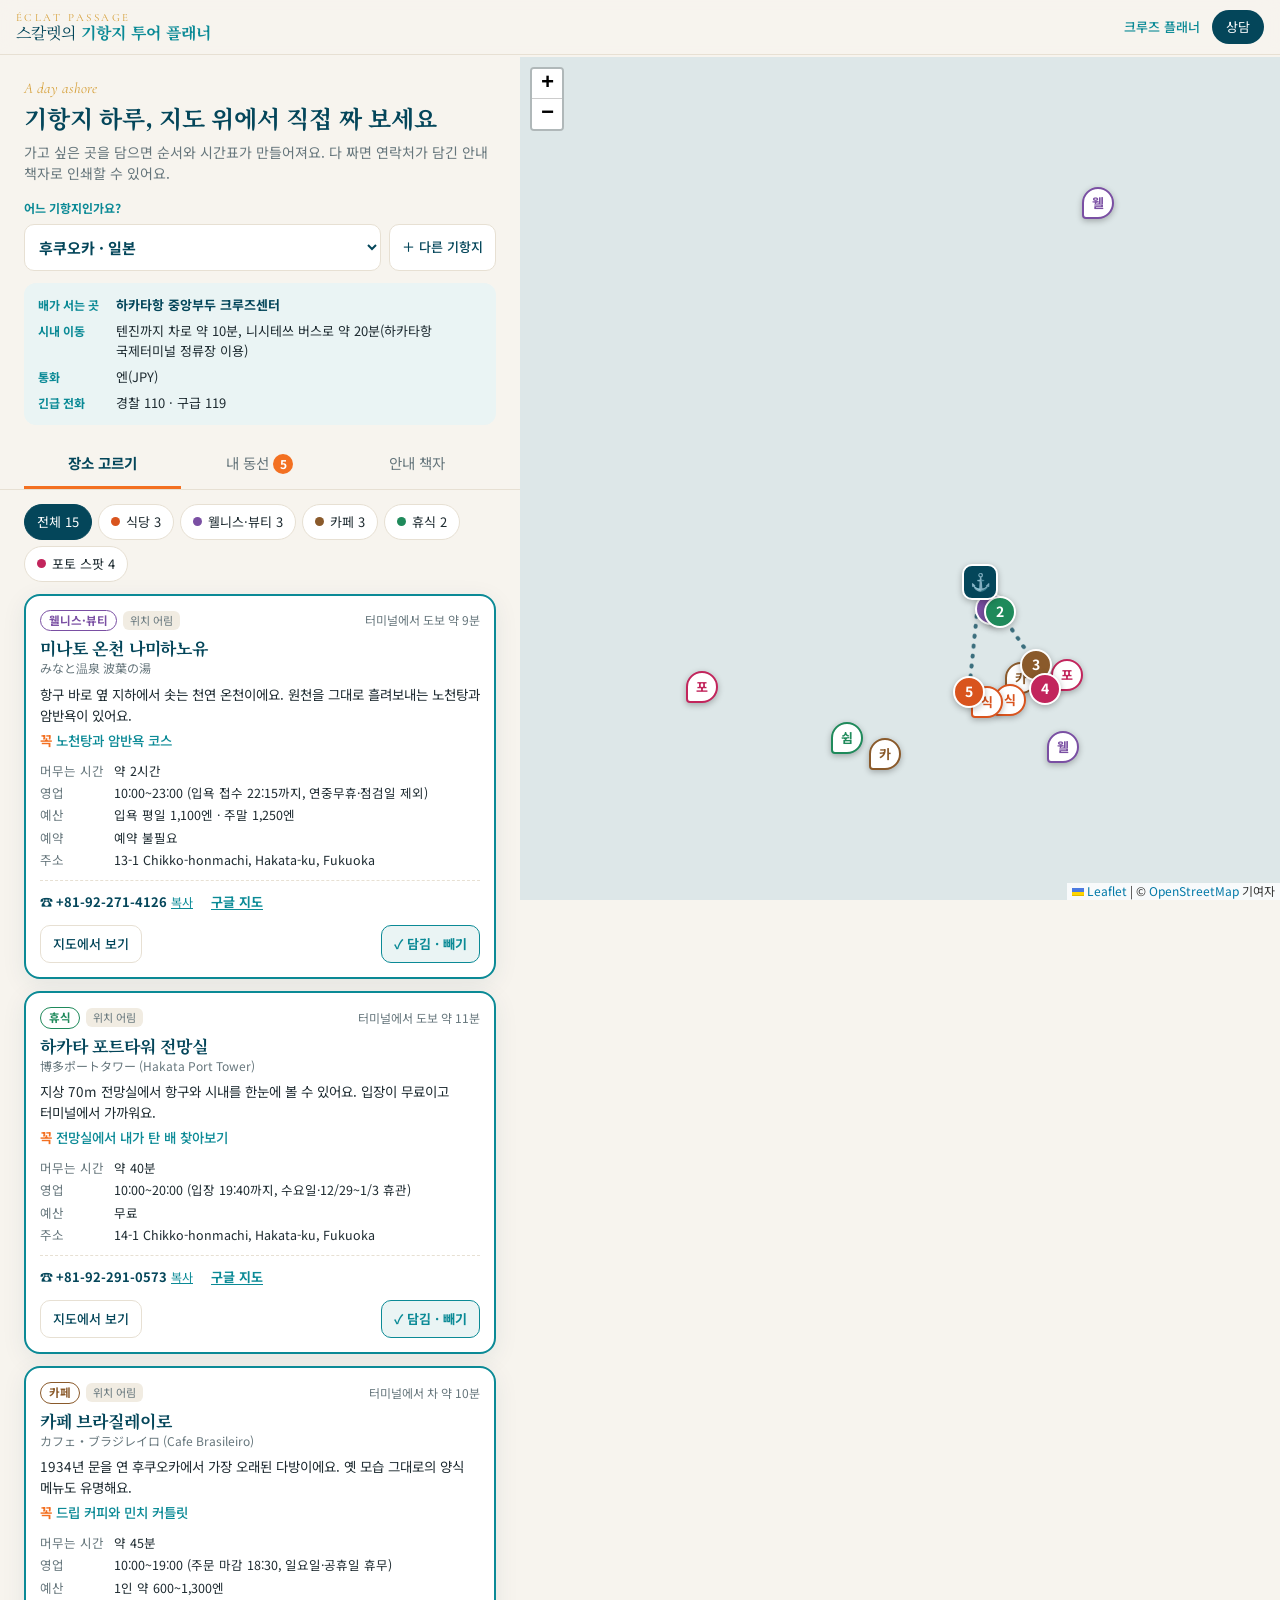
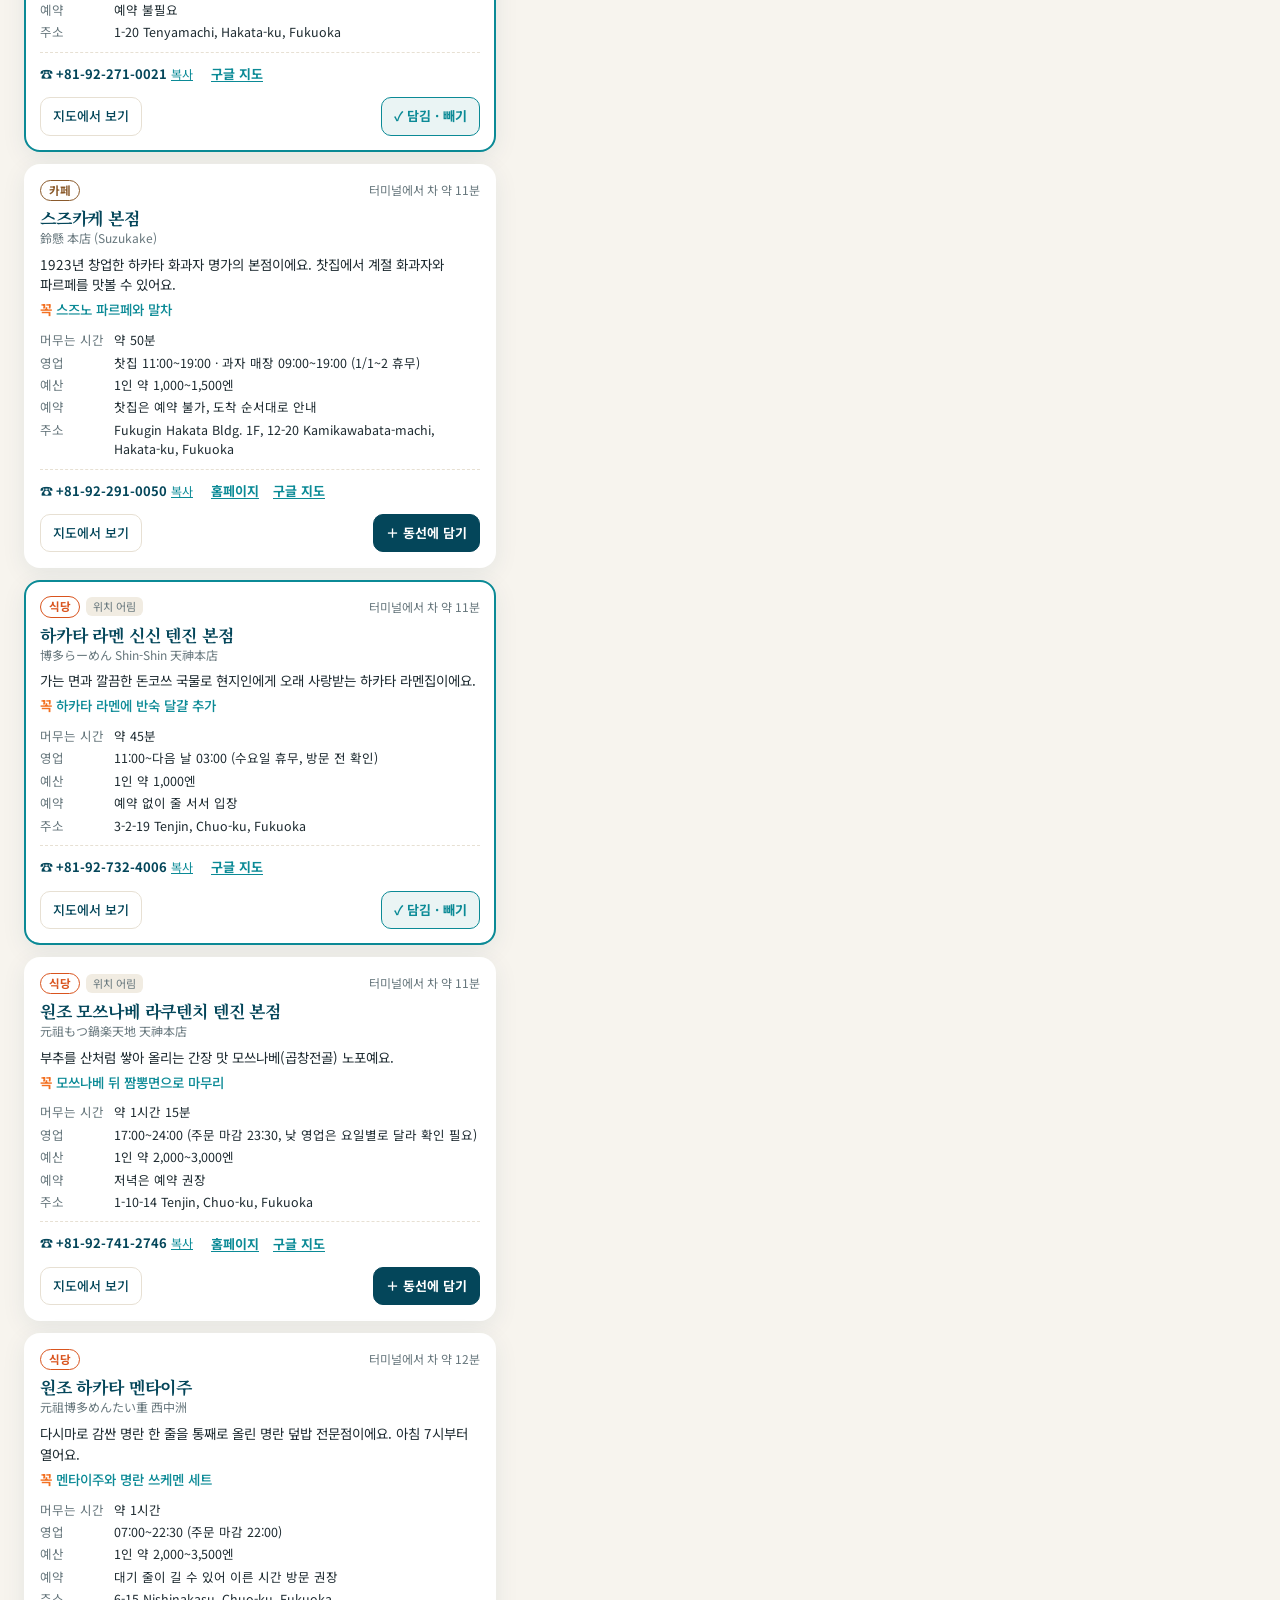
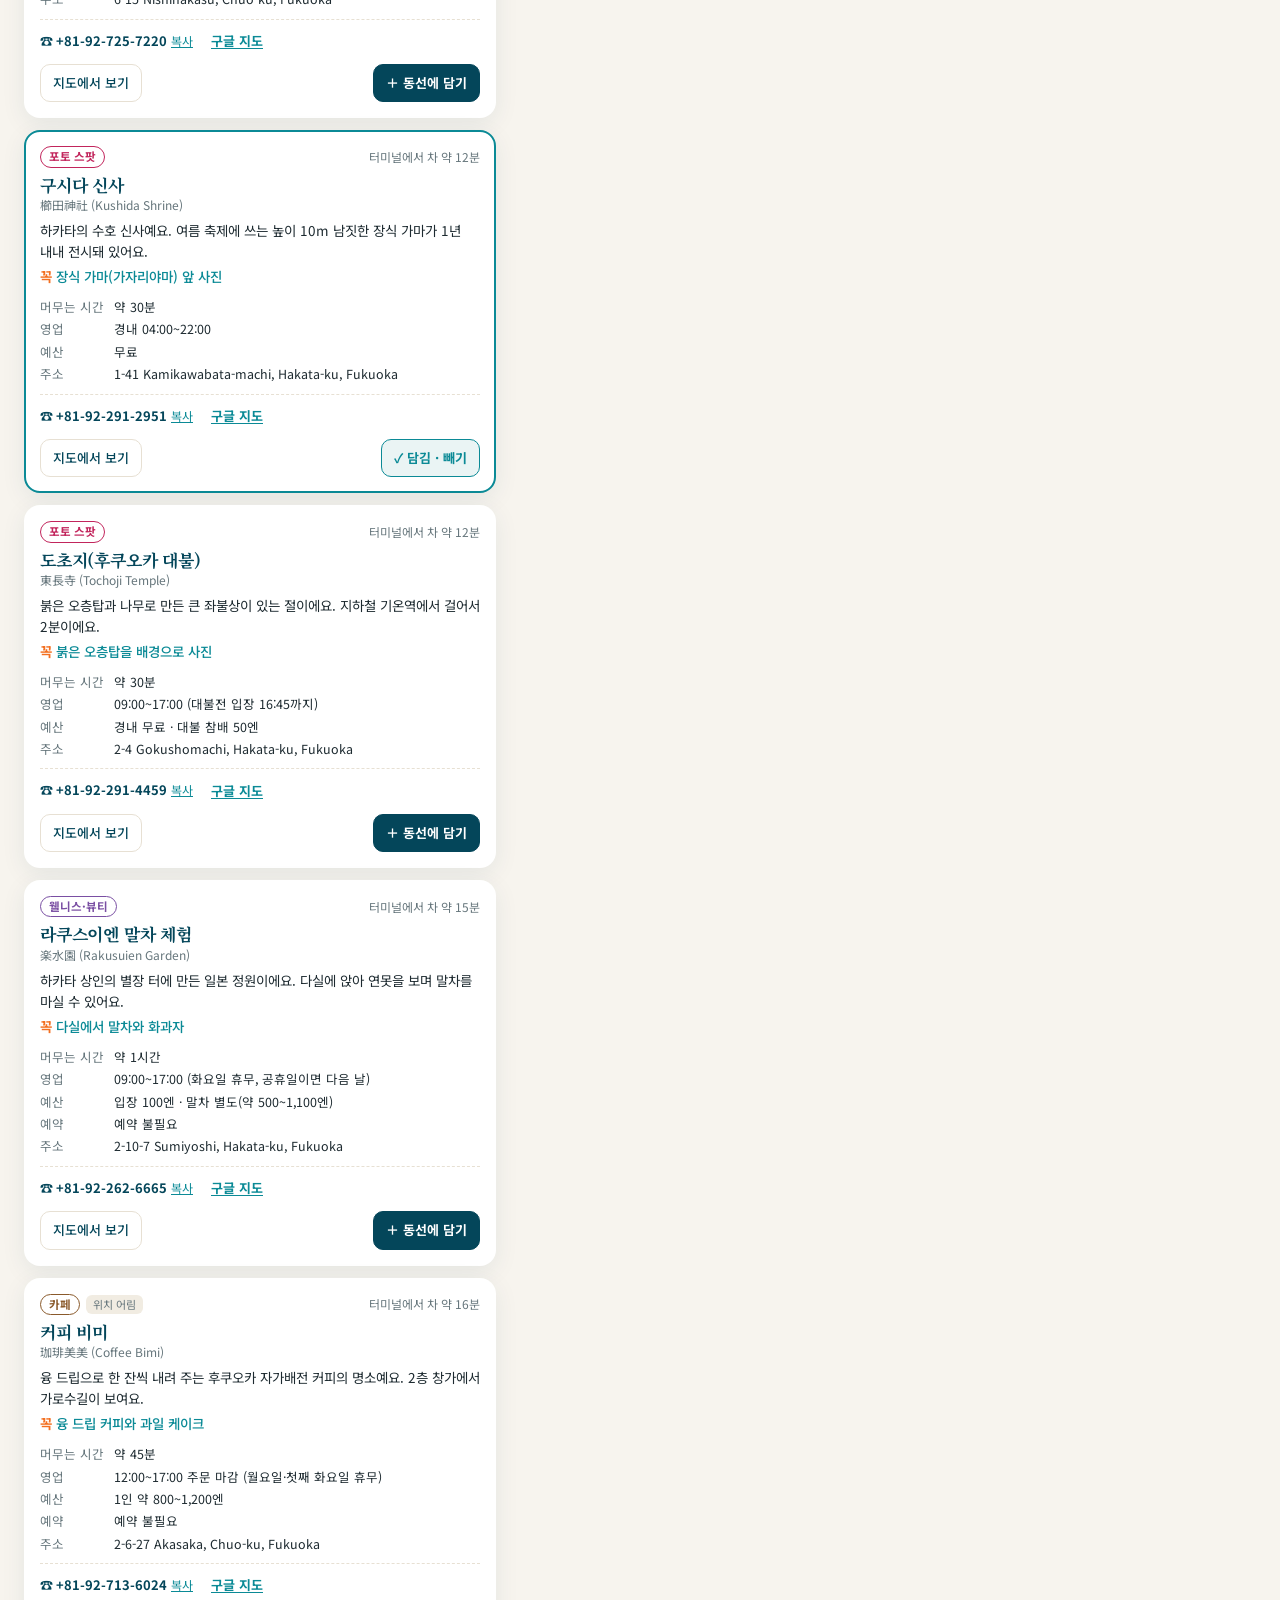
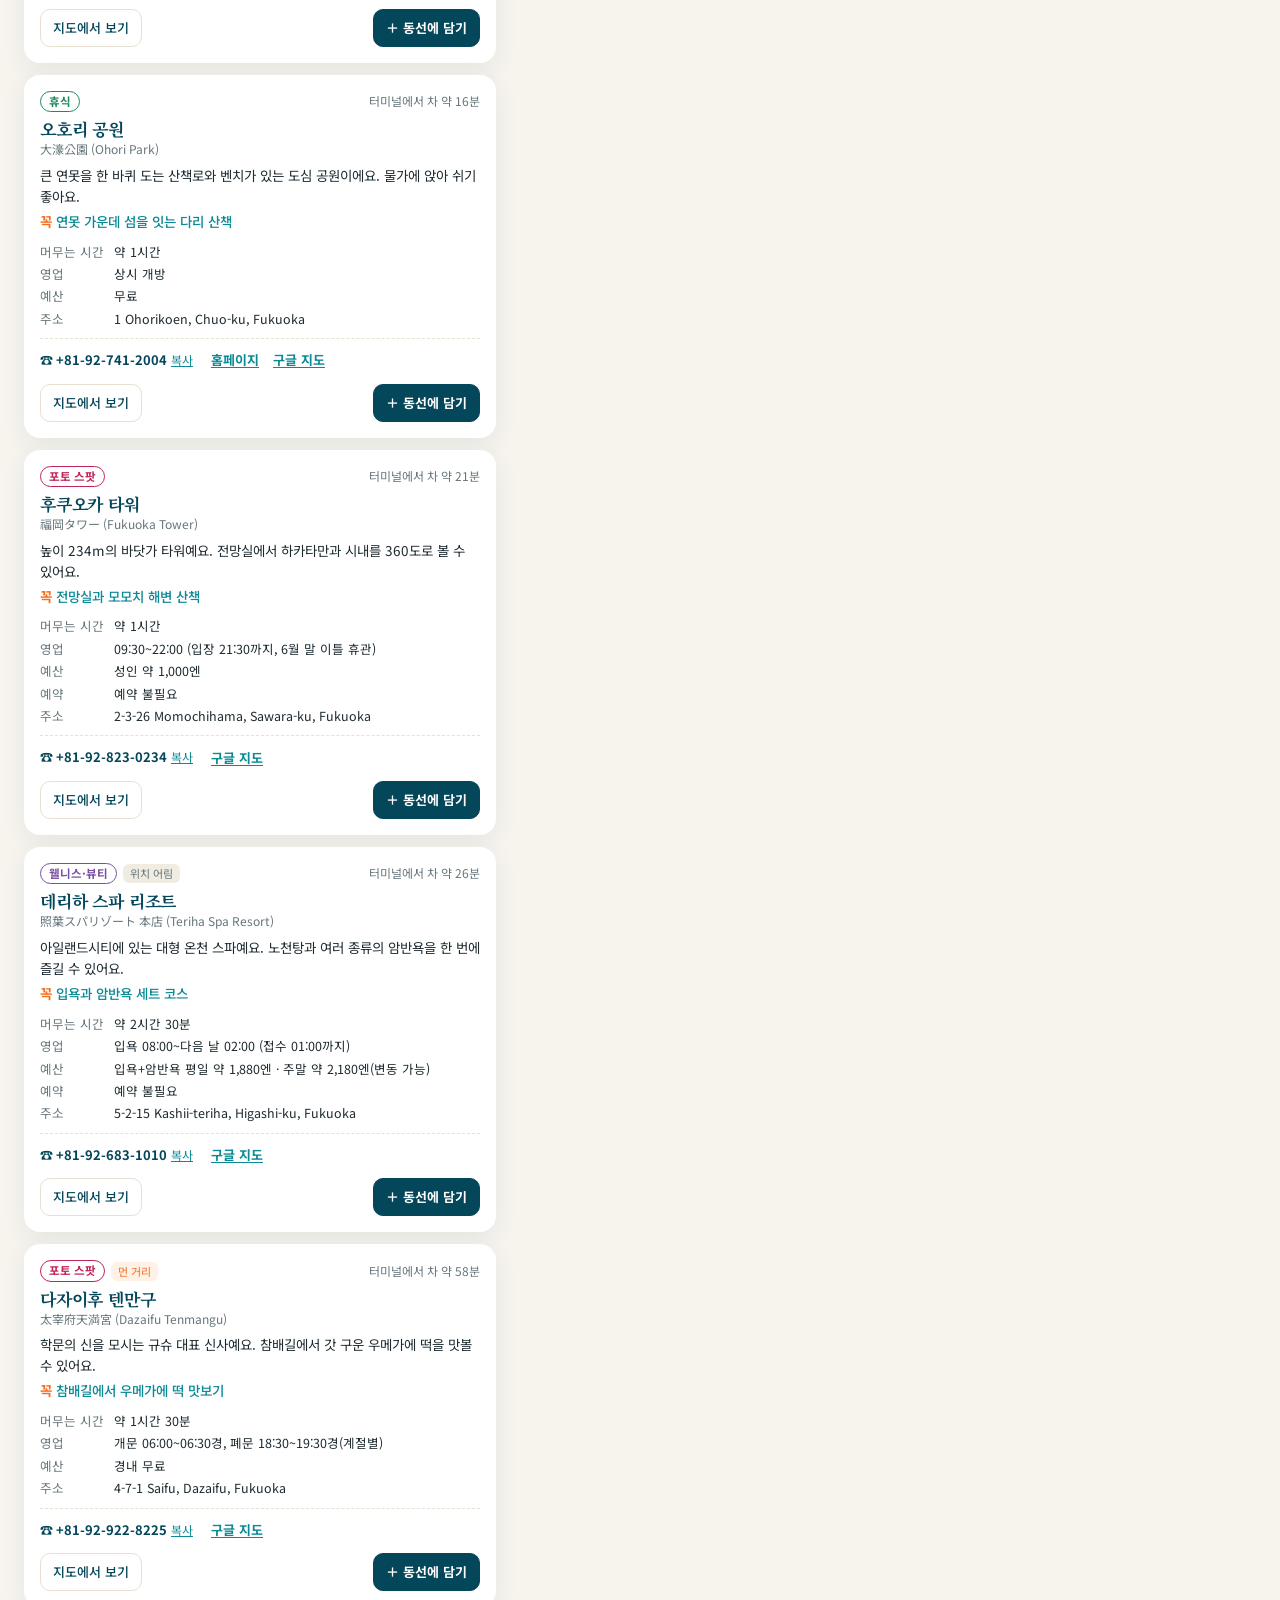
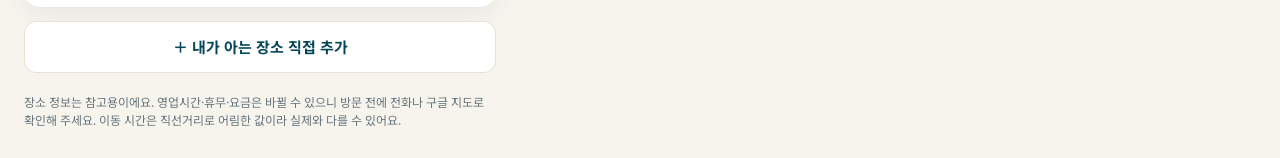
==== shore/index.html @ 6bdf6b54 "기항지 투어 플래너 추가 (장소 고르기 · 지도 동선 · 안내 책자) 식당·웰니스·카페·휴식·포토 스팟을 골라 지도 위에서 동선과 시간표를 짜고, 연락처와 QR이 담긴 A4 안내 " ====
<!doctype html>
<html lang="ko">
<head>
<meta charset="utf-8">
<meta name="viewport" content="width=device-width,initial-scale=1,viewport-fit=cover">
<title>기항지 투어 플래너 · 크루즈마스터 스칼렛</title>
<meta name="description" content="짧은 기항 시간을 알차게. 식당·웰니스·카페·휴식·포토 스팟을 골라 지도 위에서 동선을 짜고, 연락처가 담긴 안내 책자까지 만드는 무료 기항지 투어 플래너.">
<meta property="og:title" content="기항지 하루, 지도 위에서 직접 짜 보세요 · 스칼렛의 기항지 투어 플래너">
<meta property="og:description" content="식당·웰니스·카페·휴식·포토 스팟을 골라 동선과 시간표를 만들고 안내 책자로 인쇄하세요.">
<meta property="og:image" content="https://thevipcruise.github.io/cruise-planner/img/og.jpg">
<meta property="og:type" content="website">
<meta name="theme-color" content="#04465A">
<link rel="preconnect" href="https://fonts.googleapis.com">
<link rel="preconnect" href="https://fonts.gstatic.com" crossorigin>
<link rel="stylesheet" href="https://fonts.googleapis.com/css2?family=Cormorant+Garamond:ital,wght@0,600;1,500&family=Noto+Sans+KR:wght@400;500;700&family=Noto+Serif+KR:wght@600;700&display=swap">
<link rel="stylesheet" href="vendor/leaflet.css">
<link rel="stylesheet" href="../style.css">
<link rel="stylesheet" href="shore.css">
</head>
<body class="shore">
<header class="top">
  <a href="../" class="brand" aria-label="크루즈 플래너 홈으로">
    <span class="mark">ÉCLAT PASSAGE</span>
    <span class="bname">스칼렛의 <b>기항지 투어 플래너</b></span>
  </a>
  <span class="top-links">
    <a class="top-back" href="../">크루즈 플래너</a>
    <a class="top-cta" href="https://pf.kakao.com/_yrixbX/chat" target="_blank" rel="noopener">상담</a>
  </span>
</header>

<div class="shell">
  <section class="s-head">
    <div class="intro">
      <div class="eyebrow">A day ashore</div>
      <h1>기항지 하루, 지도 위에서 직접 짜 보세요</h1>
      <p>가고 싶은 곳을 담으면 순서와 시간표가 만들어져요. 다 짜면 연락처가 담긴 안내 책자로 인쇄할 수 있어요.</p>
    </div>
    <div id="ports"></div>
    <div id="portinfo"></div>
  </section>

  <section class="s-map" aria-label="지도">
    <div id="map"></div>
    <div id="pickbar" hidden><span>지도에서 위치를 눌러 주세요</span><button type="button" data-act="pick-cancel">취소</button></div>
  </section>

  <section class="s-body">
    <nav class="tabs" role="tablist">
      <button type="button" role="tab" data-tab="places">장소 고르기</button>
      <button type="button" role="tab" data-tab="route">내 동선 <b id="cnt">0</b></button>
      <button type="button" role="tab" data-tab="book">안내 책자</button>
    </nav>
    <div id="pane"></div>
    <p class="fine">장소 정보는 참고용이에요. 영업시간·휴무·요금은 바뀔 수 있으니 방문 전에 전화나 구글 지도로 확인해 주세요. 이동 시간은 직선거리로 어림한 값이라 실제와 다를 수 있어요.</p>
  </section>
</div>

<div id="sheet" hidden></div>
<div id="book" hidden></div>
<div id="toast" role="status"></div>

<script src="vendor/leaflet.js"></script>
<script src="vendor/qrcode.js"></script>
<script src="places.js"></script>
<script src="shore.js"></script>
</body>
</html>
---- shore/vendor/leaflet.css ----
/* required styles */

.leaflet-pane,
.leaflet-tile,
.leaflet-marker-icon,
.leaflet-marker-shadow,
.leaflet-tile-container,
.leaflet-pane > svg,
.leaflet-pane > canvas,
.leaflet-zoom-box,
.leaflet-image-layer,
.leaflet-layer {
	position: absolute;
	left: 0;
	top: 0;
	}
.leaflet-container {
	overflow: hidden;
	}
.leaflet-tile,
.leaflet-marker-icon,
.leaflet-marker-shadow {
	-webkit-user-select: none;
	   -moz-user-select: none;
	        user-select: none;
	  -webkit-user-drag: none;
	}
/* Prevents IE11 from highlighting tiles in blue */
.leaflet-tile::selection {
	background: transparent;
}
/* Safari renders non-retina tile on retina better with this, but Chrome is worse */
.leaflet-safari .leaflet-tile {
	image-rendering: -webkit-optimize-contrast;
	}
/* hack that prevents hw layers "stretching" when loading new tiles */
.leaflet-safari .leaflet-tile-container {
	width: 1600px;
	height: 1600px;
	-webkit-transform-origin: 0 0;
	}
.leaflet-marker-icon,
.leaflet-marker-shadow {
	display: block;
	}
/* .leaflet-container svg: reset svg max-width decleration shipped in Joomla! (joomla.org) 3.x */
/* .leaflet-container img: map is broken in FF if you have max-width: 100% on tiles */
.leaflet-container .leaflet-overlay-pane svg {
	max-width: none !important;
	max-height: none !important;
	}
.leaflet-container .leaflet-marker-pane img,
.leaflet-container .leaflet-shadow-pane img,
.leaflet-container .leaflet-tile-pane img,
.leaflet-container img.leaflet-image-layer,
.leaflet-container .leaflet-tile {
	max-width: none !important;
	max-height: none !important;
	width: auto;
	padding: 0;
	}

.leaflet-container img.leaflet-tile {
	/* See: https://bugs.chromium.org/p/chromium/issues/detail?id=600120 */
	mix-blend-mode: plus-lighter;
}

.leaflet-container.leaflet-touch-zoom {
	-ms-touch-action: pan-x pan-y;
	touch-action: pan-x pan-y;
	}
.leaflet-container.leaflet-touch-drag {
	-ms-touch-action: pinch-zoom;
	/* Fallback for FF which doesn't support pinch-zoom */
	touch-action: none;
	touch-action: pinch-zoom;
}
.leaflet-container.leaflet-touch-drag.leaflet-touch-zoom {
	-ms-touch-action: none;
	touch-action: none;
}
.leaflet-container {
	-webkit-tap-highlight-color: transparent;
}
.leaflet-container a {
	-webkit-tap-highlight-color: rgba(51, 181, 229, 0.4);
}
.leaflet-tile {
	filter: inherit;
	visibility: hidden;
	}
.leaflet-tile-loaded {
	visibility: inherit;
	}
.leaflet-zoom-box {
	width: 0;
	height: 0;
	-moz-box-sizing: border-box;
	     box-sizing: border-box;
	z-index: 800;
	}
/* workaround for https://bugzilla.mozilla.org/show_bug.cgi?id=888319 */
.leaflet-overlay-pane svg {
	-moz-user-select: none;
	}

.leaflet-pane         { z-index: 400; }

.leaflet-tile-pane    { z-index: 200; }
.leaflet-overlay-pane { z-index: 400; }
.leaflet-shadow-pane  { z-index: 500; }
.leaflet-marker-pane  { z-index: 600; }
.leaflet-tooltip-pane   { z-index: 650; }
.leaflet-popup-pane   { z-index: 700; }

.leaflet-map-pane canvas { z-index: 100; }
.leaflet-map-pane svg    { z-index: 200; }

.leaflet-vml-shape {
	width: 1px;
	height: 1px;
	}
.lvml {
	behavior: url(#default#VML);
	display: inline-block;
	position: absolute;
	}


/* control positioning */

.leaflet-control {
	position: relative;
	z-index: 800;
	pointer-events: visiblePainted; /* IE 9-10 doesn't have auto */
	pointer-events: auto;
	}
.leaflet-top,
.leaflet-bottom {
	position: absolute;
	z-index: 1000;
	pointer-events: none;
	}
.leaflet-top {
	top: 0;
	}
.leaflet-right {
	right: 0;
	}
.leaflet-bottom {
	bottom: 0;
	}
.leaflet-left {
	left: 0;
	}
.leaflet-control {
	float: left;
	clear: both;
	}
.leaflet-right .leaflet-control {
	float: right;
	}
.leaflet-top .leaflet-control {
	margin-top: 10px;
	}
.leaflet-bottom .leaflet-control {
	margin-bottom: 10px;
	}
.leaflet-left .leaflet-control {
	margin-left: 10px;
	}
.leaflet-right .leaflet-control {
	margin-right: 10px;
	}


/* zoom and fade animations */

.leaflet-fade-anim .leaflet-popup {
	opacity: 0;
	-webkit-transition: opacity 0.2s linear;
	   -moz-transition: opacity 0.2s linear;
	        transition: opacity 0.2s linear;
	}
.leaflet-fade-anim .leaflet-map-pane .leaflet-popup {
	opacity: 1;
	}
.leaflet-zoom-animated {
	-webkit-transform-origin: 0 0;
	    -ms-transform-origin: 0 0;
	        transform-origin: 0 0;
	}
svg.leaflet-zoom-animated {
	will-change: transform;
}

.leaflet-zoom-anim .leaflet-zoom-animated {
	-webkit-transition: -webkit-transform 0.25s cubic-bezier(0,0,0.25,1);
	   -moz-transition:    -moz-transform 0.25s cubic-bezier(0,0,0.25,1);
	        transition:         transform 0.25s cubic-bezier(0,0,0.25,1);
	}
.leaflet-zoom-anim .leaflet-tile,
.leaflet-pan-anim .leaflet-tile {
	-webkit-transition: none;
	   -moz-transition: none;
	        transition: none;
	}

.leaflet-zoom-anim .leaflet-zoom-hide {
	visibility: hidden;
	}


/* cursors */

.leaflet-interactive {
	cursor: pointer;
	}
.leaflet-grab {
	cursor: -webkit-grab;
	cursor:    -moz-grab;
	cursor:         grab;
	}
.leaflet-crosshair,
.leaflet-crosshair .leaflet-interactive {
	cursor: crosshair;
	}
.leaflet-popup-pane,
.leaflet-control {
	cursor: auto;
	}
.leaflet-dragging .leaflet-grab,
.leaflet-dragging .leaflet-grab .leaflet-interactive,
.leaflet-dragging .leaflet-marker-draggable {
	cursor: move;
	cursor: -webkit-grabbing;
	cursor:    -moz-grabbing;
	cursor:         grabbing;
	}

/* marker & overlays interactivity */
.leaflet-marker-icon,
.leaflet-marker-shadow,
.leaflet-image-layer,
.leaflet-pane > svg path,
.leaflet-tile-container {
	pointer-events: none;
	}

.leaflet-marker-icon.leaflet-interactive,
.leaflet-image-layer.leaflet-interactive,
.leaflet-pane > svg path.leaflet-interactive,
svg.leaflet-image-layer.leaflet-interactive path {
	pointer-events: visiblePainted; /* IE 9-10 doesn't have auto */
	pointer-events: auto;
	}

/* visual tweaks */

.leaflet-container {
	background: #ddd;
	outline-offset: 1px;
	}
.leaflet-container a {
	color: #0078A8;
	}
.leaflet-zoom-box {
	border: 2px dotted #38f;
	background: rgba(255,255,255,0.5);
	}


/* general typography */
.leaflet-container {
	font-family: "Helvetica Neue", Arial, Helvetica, sans-serif;
	font-size: 12px;
	font-size: 0.75rem;
	line-height: 1.5;
	}


/* general toolbar styles */

.leaflet-bar {
	box-shadow: 0 1px 5px rgba(0,0,0,0.65);
	border-radius: 4px;
	}
.leaflet-bar a {
	background-color: #fff;
	border-bottom: 1px solid #ccc;
	width: 26px;
	height: 26px;
	line-height: 26px;
	display: block;
	text-align: center;
	text-decoration: none;
	color: black;
	}
.leaflet-bar a,
.leaflet-control-layers-toggle {
	background-position: 50% 50%;
	background-repeat: no-repeat;
	display: block;
	}
.leaflet-bar a:hover,
.leaflet-bar a:focus {
	background-color: #f4f4f4;
	}
.leaflet-bar a:first-child {
	border-top-left-radius: 4px;
	border-top-right-radius: 4px;
	}
.leaflet-bar a:last-child {
	border-bottom-left-radius: 4px;
	border-bottom-right-radius: 4px;
	border-bottom: none;
	}
.leaflet-bar a.leaflet-disabled {
	cursor: default;
	background-color: #f4f4f4;
	color: #bbb;
	}

.leaflet-touch .leaflet-bar a {
	width: 30px;
	height: 30px;
	line-height: 30px;
	}
.leaflet-touch .leaflet-bar a:first-child {
	border-top-left-radius: 2px;
	border-top-right-radius: 2px;
	}
.leaflet-touch .leaflet-bar a:last-child {
	border-bottom-left-radius: 2px;
	border-bottom-right-radius: 2px;
	}

/* zoom control */

.leaflet-control-zoom-in,
.leaflet-control-zoom-out {
	font: bold 18px 'Lucida Console', Monaco, monospace;
	text-indent: 1px;
	}

.leaflet-touch .leaflet-control-zoom-in, .leaflet-touch .leaflet-control-zoom-out  {
	font-size: 22px;
	}


/* layers control */

.leaflet-control-layers {
	box-shadow: 0 1px 5px rgba(0,0,0,0.4);
	background: #fff;
	border-radius: 5px;
	}
.leaflet-control-layers-toggle {
	background-image: url(images/layers.png);
	width: 36px;
	height: 36px;
	}
.leaflet-retina .leaflet-control-layers-toggle {
	background-image: url(images/layers-2x.png);
	background-size: 26px 26px;
	}
.leaflet-touch .leaflet-control-layers-toggle {
	width: 44px;
	height: 44px;
	}
.leaflet-control-layers .leaflet-control-layers-list,
.leaflet-control-layers-expanded .leaflet-control-layers-toggle {
	display: none;
	}
.leaflet-control-layers-expanded .leaflet-control-layers-list {
	display: block;
	position: relative;
	}
.leaflet-control-layers-expanded {
	padding: 6px 10px 6px 6px;
	color: #333;
	background: #fff;
	}
.leaflet-control-layers-scrollbar {
	overflow-y: scroll;
	overflow-x: hidden;
	padding-right: 5px;
	}
.leaflet-control-layers-selector {
	margin-top: 2px;
	position: relative;
	top: 1px;
	}
.leaflet-control-layers label {
	display: block;
	font-size: 13px;
	font-size: 1.08333em;
	}
.leaflet-control-layers-separator {
	height: 0;
	border-top: 1px solid #ddd;
	margin: 5px -10px 5px -6px;
	}

/* Default icon URLs */
.leaflet-default-icon-path { /* used only in path-guessing heuristic, see L.Icon.Default */
	background-image: url(images/marker-icon.png);
	}


/* attribution and scale controls */

.leaflet-container .leaflet-control-attribution {
	background: #fff;
	background: rgba(255, 255, 255, 0.8);
	margin: 0;
	}
.leaflet-control-attribution,
.leaflet-control-scale-line {
	padding: 0 5px;
	color: #333;
	line-height: 1.4;
	}
.leaflet-control-attribution a {
	text-decoration: none;
	}
.leaflet-control-attribution a:hover,
.leaflet-control-attribution a:focus {
	text-decoration: underline;
	}
.leaflet-attribution-flag {
	display: inline !important;
	vertical-align: baseline !important;
	width: 1em;
	height: 0.6669em;
	}
.leaflet-left .leaflet-control-scale {
	margin-left: 5px;
	}
.leaflet-bottom .leaflet-control-scale {
	margin-bottom: 5px;
	}
.leaflet-control-scale-line {
	border: 2px solid #777;
	border-top: none;
	line-height: 1.1;
	padding: 2px 5px 1px;
	white-space: nowrap;
	-moz-box-sizing: border-box;
	     box-sizing: border-box;
	background: rgba(255, 255, 255, 0.8);
	text-shadow: 1px 1px #fff;
	}
.leaflet-control-scale-line:not(:first-child) {
	border-top: 2px solid #777;
	border-bottom: none;
	margin-top: -2px;
	}
.leaflet-control-scale-line:not(:first-child):not(:last-child) {
	border-bottom: 2px solid #777;
	}

.leaflet-touch .leaflet-control-attribution,
.leaflet-touch .leaflet-control-layers,
.leaflet-touch .leaflet-bar {
	box-shadow: none;
	}
.leaflet-touch .leaflet-control-layers,
.leaflet-touch .leaflet-bar {
	border: 2px solid rgba(0,0,0,0.2);
	background-clip: padding-box;
	}


/* popup */

.leaflet-popup {
	position: absolute;
	text-align: center;
	margin-bottom: 20px;
	}
.leaflet-popup-content-wrapper {
	padding: 1px;
	text-align: left;
	border-radius: 12px;
	}
.leaflet-popup-content {
	margin: 13px 24px 13px 20px;
	line-height: 1.3;
	font-size: 13px;
	font-size: 1.08333em;
	min-height: 1px;
	}
.leaflet-popup-content p {
	margin: 17px 0;
	margin: 1.3em 0;
	}
.leaflet-popup-tip-container {
	width: 40px;
	height: 20px;
	position: absolute;
	left: 50%;
	margin-top: -1px;
	margin-left: -20px;
	overflow: hidden;
	pointer-events: none;
	}
.leaflet-popup-tip {
	width: 17px;
	height: 17px;
	padding: 1px;

	margin: -10px auto 0;
	pointer-events: auto;

	-webkit-transform: rotate(45deg);
	   -moz-transform: rotate(45deg);
	    -ms-transform: rotate(45deg);
	        transform: rotate(45deg);
	}
.leaflet-popup-content-wrapper,
.leaflet-popup-tip {
	background: white;
	color: #333;
	box-shadow: 0 3px 14px rgba(0,0,0,0.4);
	}
.leaflet-container a.leaflet-popup-close-button {
	position: absolute;
	top: 0;
	right: 0;
	border: none;
	text-align: center;
	width: 24px;
	height: 24px;
	font: 16px/24px Tahoma, Verdana, sans-serif;
	color: #757575;
	text-decoration: none;
	background: transparent;
	}
.leaflet-container a.leaflet-popup-close-button:hover,
.leaflet-container a.leaflet-popup-close-button:focus {
	color: #585858;
	}
.leaflet-popup-scrolled {
	overflow: auto;
	}

.leaflet-oldie .leaflet-popup-content-wrapper {
	-ms-zoom: 1;
	}
.leaflet-oldie .leaflet-popup-tip {
	width: 24px;
	margin: 0 auto;

	-ms-filter: "progid:DXImageTransform.Microsoft.Matrix(M11=0.70710678, M12=0.70710678, M21=-0.70710678, M22=0.70710678)";
	filter: progid:DXImageTransform.Microsoft.Matrix(M11=0.70710678, M12=0.70710678, M21=-0.70710678, M22=0.70710678);
	}

.leaflet-oldie .leaflet-control-zoom,
.leaflet-oldie .leaflet-control-layers,
.leaflet-oldie .leaflet-popup-content-wrapper,
.leaflet-oldie .leaflet-popup-tip {
	border: 1px solid #999;
	}


/* div icon */

.leaflet-div-icon {
	background: #fff;
	border: 1px solid #666;
	}


/* Tooltip */
/* Base styles for the element that has a tooltip */
.leaflet-tooltip {
	position: absolute;
	padding: 6px;
	background-color: #fff;
	border: 1px solid #fff;
	border-radius: 3px;
	color: #222;
	white-space: nowrap;
	-webkit-user-select: none;
	-moz-user-select: none;
	-ms-user-select: none;
	user-select: none;
	pointer-events: none;
	box-shadow: 0 1px 3px rgba(0,0,0,0.4);
	}
.leaflet-tooltip.leaflet-interactive {
	cursor: pointer;
	pointer-events: auto;
	}
.leaflet-tooltip-top:before,
.leaflet-tooltip-bottom:before,
.leaflet-tooltip-left:before,
.leaflet-tooltip-right:before {
	position: absolute;
	pointer-events: none;
	border: 6px solid transparent;
	background: transparent;
	content: "";
	}

/* Directions */

.leaflet-tooltip-bottom {
	margin-top: 6px;
}
.leaflet-tooltip-top {
	margin-top: -6px;
}
.leaflet-tooltip-bottom:before,
.leaflet-tooltip-top:before {
	left: 50%;
	margin-left: -6px;
	}
.leaflet-tooltip-top:before {
	bottom: 0;
	margin-bottom: -12px;
	border-top-color: #fff;
	}
.leaflet-tooltip-bottom:before {
	top: 0;
	margin-top: -12px;
	margin-left: -6px;
	border-bottom-color: #fff;
	}
.leaflet-tooltip-left {
	margin-left: -6px;
}
.leaflet-tooltip-right {
	margin-left: 6px;
}
.leaflet-tooltip-left:before,
.leaflet-tooltip-right:before {
	top: 50%;
	margin-top: -6px;
	}
.leaflet-tooltip-left:before {
	right: 0;
	margin-right: -12px;
	border-left-color: #fff;
	}
.leaflet-tooltip-right:before {
	left: 0;
	margin-left: -12px;
	border-right-color: #fff;
	}

/* Printing */

@media print {
	/* Prevent printers from removing background-images of controls. */
	.leaflet-control {
		-webkit-print-color-adjust: exact;
		print-color-adjust: exact;
		}
	}
---- style.css ----
:root{
  --teal:#0B8A96; --deep:#04465A; --amber:#F37021; --gold:#D6A03A;
  --bg:#F7F4EE; --card:#FFFFFF; --ink:#1D2A30; --mute:#66767C; --line:#E7E0D3; --soft:#EAF4F4;
  --r:16px; --shadow:0 6px 24px rgba(4,70,90,.08);
  --serif:"Noto Serif KR",serif; --latin:"Cormorant Garamond",serif;
  color-scheme:light;
}
*{box-sizing:border-box;margin:0;padding:0}
html{-webkit-text-size-adjust:100%}
body{font-family:"Noto Sans KR",system-ui,sans-serif;background:var(--bg);color:var(--ink);line-height:1.55;font-size:15px;padding-bottom:calc(64px + env(safe-area-inset-bottom))}
a{color:inherit;text-decoration:none}
button{font:inherit;color:inherit;border:0;background:none;cursor:pointer}
img{display:block;max-width:100%}
h1,h2,h3{font-family:var(--serif);line-height:1.3;letter-spacing:-.01em}

/* header */
.top{position:sticky;top:0;z-index:20;display:flex;align-items:center;justify-content:space-between;padding:10px 16px;background:rgba(247,244,238,.92);backdrop-filter:blur(10px);border-bottom:1px solid var(--line)}
.brand{display:flex;flex-direction:column;line-height:1.1}
.mark{font-family:var(--latin);font-size:11px;letter-spacing:.22em;color:var(--gold)}
.bname{font-family:var(--serif);font-size:16px;color:var(--deep)}
.bname b{color:var(--teal)}
.top-cta{background:var(--deep);color:#fff;font-size:13px;padding:7px 14px;border-radius:999px}

main{max-width:640px;margin:0 auto}
.wrap{padding:0 16px}
.sec{padding:28px 16px 8px}
.sec h2{font-size:20px;color:var(--deep);margin-bottom:4px}
.sec .lead{color:var(--mute);font-size:14px;margin-bottom:14px}
.eyebrow{font-family:var(--latin);font-style:italic;color:var(--gold);font-size:15px}

/* hero */
.hero{position:relative;min-height:440px;display:flex;align-items:flex-end;color:#fff;overflow:hidden}
.hero img{position:absolute;inset:0;width:100%;height:100%;object-fit:cover}
.hero::after{content:"";position:absolute;inset:0;background:linear-gradient(180deg,rgba(4,70,90,.05) 20%,rgba(4,40,52,.85) 100%)}
.hero .in{position:relative;z-index:1;padding:24px 18px 26px}
.hero .eyebrow{color:#F4D58D}
.hero h1{font-size:30px;margin:6px 0 10px}
.hero p{font-size:15px;opacity:.92;margin-bottom:18px}
.btns{display:flex;gap:8px;flex-wrap:wrap}
.btn{display:inline-flex;align-items:center;justify-content:center;gap:6px;padding:13px 18px;border-radius:12px;font-weight:700;font-size:15px}
.btn.pri{background:var(--amber);color:#fff}
.btn.sec2{background:rgba(255,255,255,.16);color:#fff;border:1px solid rgba(255,255,255,.5)}
.btn.out{background:#fff;color:var(--deep);border:1px solid var(--line)}
.btn.deep{background:var(--deep);color:#fff}
.btn.kakao{background:#FEE500;color:#191919}
.btn.block{width:100%}
.free{font-size:12px;opacity:.85;margin-top:12px}

/* steps */
.steps{display:grid;gap:10px}
.step{display:flex;gap:12px;background:var(--card);border-radius:var(--r);padding:14px;box-shadow:var(--shadow)}
.step .n{flex:none;width:32px;height:32px;border-radius:50%;background:var(--soft);color:var(--teal);font-weight:700;font-size:15px;display:flex;align-items:center;justify-content:center}
.step b{display:block;color:var(--deep)}
.step span{font-size:13px;color:var(--mute)}

/* region grid */
.rgrid{display:grid;grid-template-columns:1fr 1fr;gap:10px}
.rcard{position:relative;border-radius:var(--r);overflow:hidden;aspect-ratio:4/3.4;color:#fff;box-shadow:var(--shadow)}
.rcard img{position:absolute;inset:0;width:100%;height:100%;object-fit:cover}
.rcard::after{content:"";position:absolute;inset:0;background:linear-gradient(180deg,transparent 40%,rgba(0,0,0,.65))}
.rcard div{position:absolute;left:12px;bottom:10px;right:10px;z-index:1}
.rcard b{font-family:var(--serif);font-size:16px;display:block}
.rcard span{font-size:12px;opacity:.9}

/* cruise card */
.list{display:grid;gap:14px}
.ccard{background:var(--card);border-radius:var(--r);overflow:hidden;box-shadow:var(--shadow);display:block}
.ccard .ph{position:relative;height:150px}
.ccard .ph img{width:100%;height:100%;object-fit:cover}
.ccard .tag{position:absolute;left:10px;top:10px;background:rgba(4,70,90,.85);color:#fff;font-size:12px;padding:3px 9px;border-radius:999px}
.ccard .body{padding:12px 14px 14px}
.ccard h3{font-size:17px;color:var(--deep)}
.ccard .ship{font-size:13px;color:var(--mute);margin:2px 0 8px}
.route{display:flex;flex-wrap:wrap;align-items:center;gap:4px;font-size:12.5px;color:var(--ink)}
.route i{font-style:normal;color:var(--gold)}
.route .sea{color:var(--mute)}
.ccard .foot{display:flex;justify-content:space-between;align-items:flex-end;margin-top:10px;padding-top:10px;border-top:1px dashed var(--line)}
.price small{display:block;font-size:11px;color:var(--mute)}
.price b{color:var(--amber);font-size:16px}
.more{font-size:13px;color:var(--teal);font-weight:700}

/* chips */
.chips{display:flex;gap:6px;overflow-x:auto;padding:2px 16px 10px;margin:0 -16px;scrollbar-width:none}
.chips::-webkit-scrollbar{display:none}
.chip{flex:none;padding:8px 14px;border-radius:999px;background:#fff;border:1px solid var(--line);font-size:13.5px;white-space:nowrap}
.chip.on{background:var(--deep);border-color:var(--deep);color:#fff}
.chip:disabled{opacity:.35;cursor:not-allowed}
.chipwrap{display:flex;flex-wrap:wrap;gap:6px}

/* detail */
.dhero{position:relative;height:240px}
.dhero img{width:100%;height:100%;object-fit:cover}
.dhero::after{content:"";position:absolute;inset:0;background:linear-gradient(180deg,transparent 30%,rgba(4,40,52,.85))}
.dhero .in{position:absolute;left:16px;right:16px;bottom:14px;color:#fff;z-index:1}
.dhero h1{font-size:23px}
.dhero p{font-size:13px;opacity:.9}
.back{display:inline-block;font-size:13px;color:var(--teal);margin:12px 16px 0}
.facts{display:grid;grid-template-columns:repeat(3,1fr);gap:8px;margin:14px 0}
.fact{background:#fff;border-radius:12px;padding:10px;text-align:center;box-shadow:var(--shadow)}
.fact small{display:block;font-size:11px;color:var(--mute)}
.fact b{font-size:14px;color:var(--deep)}
.hl{background:var(--soft);border-left:3px solid var(--teal);padding:10px 12px;border-radius:8px;font-size:14px;margin-bottom:14px}

/* timeline */
.tl{position:relative;padding-left:22px}
.tl::before{content:"";position:absolute;left:7px;top:6px;bottom:6px;width:2px;background:linear-gradient(var(--teal),var(--gold))}
.tli{position:relative;margin-bottom:12px}
.tli::before{content:"";position:absolute;left:-20px;top:6px;width:12px;height:12px;border-radius:50%;background:#fff;border:3px solid var(--teal)}
.tli.sea::before{border-color:#9DB8BD}
.tli.land::before{border-color:var(--gold)}
.tli .d{font-size:12px;color:var(--mute)}
.tli b{color:var(--deep)}
.tli p{font-size:13px;color:var(--mute)}
.tli .badge{display:inline-block;font-size:11px;padding:1px 7px;border-radius:6px;background:#FFF1E6;color:var(--amber);margin-left:4px;vertical-align:1px}
.plan{margin-top:6px;background:#fff;border-radius:10px;padding:8px 10px;font-size:12.5px;border:1px solid var(--line)}
.plan div{display:flex;gap:8px}
.plan div span:first-child{color:var(--teal);flex:none;width:40px}
.plan .tip{color:var(--mute);margin-top:4px}

/* builder */
.prog{display:flex;gap:4px;padding:12px 16px 0}
.prog span{flex:1;height:4px;border-radius:4px;background:var(--line)}
.prog span.on{background:var(--teal)}
.bhead{padding:14px 16px 4px}
.bhead small{color:var(--teal);font-weight:700;font-size:12px}
.bhead h2{font-size:21px;color:var(--deep)}
.bhead p{font-size:13px;color:var(--mute)}
.box{background:#fff;border-radius:var(--r);padding:14px;margin:12px 16px;box-shadow:var(--shadow)}
.box h3{font-size:15px;color:var(--deep);margin-bottom:10px;font-family:"Noto Sans KR",sans-serif;font-weight:700}
.row{display:flex;justify-content:space-between;align-items:center;padding:6px 0}
.row + .row{border-top:1px solid #F1ECE2}
.row small{display:block;color:var(--mute);font-size:12px}
.stepper{display:flex;align-items:center;gap:10px}
.stepper button{width:34px;height:34px;border-radius:50%;border:1px solid var(--line);font-size:18px;color:var(--deep)}
.stepper b{min-width:22px;text-align:center}
.cabins{display:grid;grid-template-columns:1fr 1fr;gap:8px}
.cab{border:2px solid var(--line);border-radius:12px;overflow:hidden;text-align:left;background:#fff}
.cab img{height:76px;width:100%;object-fit:cover}
.cab div{padding:7px 9px}
.cab b{font-size:14px;color:var(--deep)}
.cab p{font-size:11.5px;color:var(--mute);line-height:1.4}
.cab.on{border-color:var(--amber)}
.toggle{position:relative;width:48px;height:28px;border-radius:999px;background:#CBD5D7;flex:none;transition:.2s}
.toggle::after{content:"";position:absolute;left:3px;top:3px;width:22px;height:22px;border-radius:50%;background:#fff;transition:.2s}
.toggle.on{background:var(--teal)}
.toggle.on::after{left:23px}
select,input[type=text]{font:inherit;padding:9px 10px;border:1px solid var(--line);border-radius:10px;background:#fff;color:var(--ink)}
input[type=text]{width:100%}
.port{padding:10px 0}
.port + .port{border-top:1px solid #F1ECE2}
.port .ph{display:flex;justify-content:space-between;align-items:baseline;margin-bottom:6px}
.port .ph b{color:var(--deep)}
.port .ph small{color:var(--mute);font-size:12px}
.port .desc{font-size:12.5px;color:var(--mute);margin-bottom:8px}
.seg{display:grid;grid-template-columns:repeat(4,1fr);gap:4px;background:#F3EFE7;border-radius:10px;padding:3px}
.seg button{font-size:12px;padding:7px 2px;border-radius:8px;color:var(--mute)}
.seg button.on{background:#fff;color:var(--deep);font-weight:700;box-shadow:0 1px 4px rgba(0,0,0,.08)}
.note{font-size:12px;color:var(--mute);background:#FBF8F2;border:1px dashed var(--line);border-radius:10px;padding:10px 12px;margin:12px 16px}

/* sticky bar */
.bar{position:fixed;left:0;right:0;bottom:calc(56px + env(safe-area-inset-bottom));z-index:15;background:#fff;border-top:1px solid var(--line);box-shadow:0 -6px 20px rgba(4,70,90,.08)}
.bar .in{max-width:640px;margin:0 auto;display:flex;align-items:center;gap:10px;padding:10px 16px}
.bar .sum{flex:1;min-width:0}
.bar .sum small{display:block;font-size:11px;color:var(--mute)}
.bar .sum b{color:var(--amber);font-size:16px}
.bar .btn{padding:11px 16px}
.has-bar{padding-bottom:90px}

/* plan result */
.card-share{margin:14px 16px;border-radius:20px;overflow:hidden;background:var(--deep);color:#fff;box-shadow:var(--shadow)}
.card-share .ph{position:relative;height:170px}
.card-share .ph img{width:100%;height:100%;object-fit:cover}
.card-share .ph::after{content:"";position:absolute;inset:0;background:linear-gradient(180deg,transparent 30%,var(--deep))}
.card-share .in{padding:0 18px 18px;margin-top:-46px;position:relative;z-index:1}
.card-share .mark{color:#F4D58D}
.card-share h2{font-size:22px;margin:4px 0 2px}
.card-share .meta{font-size:13px;opacity:.85}
.card-share .route{color:#fff;margin:12px 0}
.card-share .route i{color:#F4D58D}
.card-share .route .sea{color:rgba(255,255,255,.6)}
.card-share .tot{display:flex;justify-content:space-between;align-items:flex-end;border-top:1px solid rgba(255,255,255,.2);padding-top:12px}
.card-share .tot small{display:block;font-size:11px;opacity:.75}
.card-share .tot b{font-size:20px;color:#FFC59E}
.card-share .by{font-size:11px;opacity:.7;text-align:right}
.bud{display:grid;gap:8px}
.bi{font-size:13.5px}
.bi .t{display:flex;justify-content:space-between}
.bi .t span:last-child{font-weight:700;color:var(--deep);white-space:nowrap}
.bi .t small{color:var(--mute);font-size:11.5px;display:block}
.bi .b{height:6px;border-radius:6px;background:#F1ECE2;margin-top:4px;overflow:hidden}
.bi .b span{display:block;height:100%;background:linear-gradient(90deg,var(--teal),var(--gold));border-radius:6px}
.total{display:flex;justify-content:space-between;align-items:baseline;margin-top:12px;padding-top:12px;border-top:2px solid var(--deep)}
.total b{font-size:19px;color:var(--amber)}
.actions{display:grid;grid-template-columns:1fr 1fr;gap:8px;margin:12px 16px}
.cta{margin:18px 16px;padding:18px;border-radius:var(--r);background:linear-gradient(135deg,#FFF4EA,#FDF0D8);border:1px solid #F3D9B7}
.cta h3{color:var(--deep);font-size:18px}
.cta p{font-size:13.5px;color:#5c5245;margin:6px 0 12px}

/* saved */
.sv{display:flex;gap:12px;background:#fff;border-radius:var(--r);padding:10px;box-shadow:var(--shadow);align-items:center}
.sv img{width:72px;height:72px;border-radius:10px;object-fit:cover;flex:none}
.sv .t{flex:1;min-width:0}
.sv b{display:block;color:var(--deep);font-size:15px;overflow:hidden;text-overflow:ellipsis;white-space:nowrap}
.sv small{color:var(--mute);font-size:12px}
.sv .del{color:var(--mute);font-size:12px;padding:6px}
.empty{text-align:center;color:var(--mute);padding:40px 16px}

/* finder */
.qa{margin:12px 16px}
.qa h3{font-size:16px;color:var(--deep);margin-bottom:8px}
.opt{display:block;width:100%;text-align:left;background:#fff;border:2px solid var(--line);border-radius:12px;padding:12px 14px;margin-bottom:8px}
.opt.on{border-color:var(--amber);background:#FFF8F2}
.opt small{display:block;color:var(--mute);font-size:12px}

/* faq & footer */
details.faq{background:#fff;border-radius:12px;padding:12px 14px;margin-bottom:8px;box-shadow:var(--shadow)}
details.faq summary{font-weight:700;color:var(--deep);cursor:pointer;font-size:14px}
details.faq p{font-size:13.5px;color:var(--mute);margin-top:8px}
footer.foot{padding:28px 16px 20px;font-size:12px;color:var(--mute);text-align:center}
footer.foot .mark{display:block;margin-bottom:4px}
footer.foot details{margin-top:12px;text-align:left}
footer.foot li{margin:4px 0 0 16px}
footer.foot a{text-decoration:underline}

/* tabbar & toast */
.tabbar{position:fixed;left:0;right:0;bottom:0;z-index:20;display:flex;background:#fff;border-top:1px solid var(--line);padding-bottom:env(safe-area-inset-bottom)}
.tabbar a{flex:1;display:flex;flex-direction:column;align-items:center;gap:1px;padding:7px 0 8px;font-size:11px;color:var(--mute)}
.tabbar a i{font-style:normal;font-size:18px;line-height:1.2}
.tabbar a.on{color:var(--teal);font-weight:700}
#toast{position:fixed;left:50%;bottom:150px;transform:translateX(-50%) translateY(20px);background:rgba(29,42,48,.94);color:#fff;font-size:13.5px;padding:10px 16px;border-radius:12px;opacity:0;transition:.25s;pointer-events:none;z-index:50;width:max-content;max-width:calc(100% - 32px);text-align:center}
#toast.show{opacity:1;transform:translateX(-50%)}

@media (min-width:700px){
  .hero{min-height:480px;border-radius:0 0 24px 24px}
  .rgrid{grid-template-columns:repeat(3,1fr)}
}

/* kakao sheet */
.sheet{position:fixed;inset:0;z-index:60;background:rgba(0,0,0,.45);display:flex;align-items:flex-end;justify-content:center}
.sheet-in{background:#fff;width:100%;max-width:640px;border-radius:20px 20px 0 0;padding:20px 16px calc(20px + env(safe-area-inset-bottom))}
.sheet-in h3{color:var(--deep);font-size:18px;margin-bottom:8px}
.sheet-in ol{font-size:13.5px;color:#4a5458;margin:0 0 10px 18px}
.sheet-in li{margin-bottom:4px}
.sheet-in textarea{width:100%;height:150px;font:inherit;font-size:12.5px;border:1px solid var(--line);border-radius:10px;padding:10px;margin-bottom:12px;background:#FBF8F2;resize:none}
---- shore/shore.css ----
/* 기항지 투어 플래너 — ../style.css 의 색·글꼴 토큰을 그대로 씀
   배치: 좁은 화면은 [안내 → 지도 → 탭] 한 줄, 넓은 화면은 왼쪽 목록 + 오른쪽 고정 지도 */
[hidden]{display:none!important}
body.shore{word-break:keep-all;overflow-wrap:anywhere;padding-bottom:env(safe-area-inset-bottom)}
.top-links{display:flex;align-items:center;gap:12px}
.top-back{font-size:13px;color:var(--teal);font-weight:500}
.shell{display:grid;grid-template-columns:minmax(0,1fr);max-width:720px;margin:0 auto}
.s-head,.s-body{padding:0 16px;min-width:0}
.intro{padding:22px 0 14px}
.intro h1{font-size:24px;color:var(--deep);margin:2px 0 8px;text-wrap:balance}
.intro p{color:var(--mute);font-size:14px}
.lbl{display:block;font-size:12px;font-weight:700;color:var(--teal);margin-bottom:6px}
.portrow{display:flex;gap:8px}
.portrow select{flex:1;min-width:0;font-weight:700;color:var(--deep);padding:11px 10px}
.mini{flex:none;padding:8px 12px;border-radius:10px;border:1px solid var(--line);background:#fff;font-size:13px;color:var(--deep);font-weight:500}
.mini.add{background:var(--deep);border-color:var(--deep);color:#fff;font-weight:700}
.mini.rm{background:var(--soft);border-color:var(--teal);color:var(--teal);font-weight:700}
.link{font-size:12px;color:var(--teal);text-decoration:underline;padding:2px 4px}
.link.danger{color:#B3261E}
.pinfo{display:grid;gap:6px;margin:12px 0 14px;padding:12px 14px;background:var(--soft);border-radius:12px;font-size:13px}
.pinfo div{display:flex;gap:10px;align-items:baseline}
.pinfo small{flex:none;width:68px;color:var(--teal);font-weight:700;font-size:12px}
.pinfo b{color:var(--deep)}

/* 지도 */
.s-map{position:relative;min-width:0}
#map{height:46vh;min-height:300px;max-height:460px;background:#DDE7E8;z-index:1}
#map.picking{cursor:crosshair;outline:3px solid var(--amber);outline-offset:-3px}
#pickbar{position:absolute;left:12px;right:12px;top:12px;z-index:5;display:flex;justify-content:space-between;align-items:center;gap:10px;background:var(--deep);color:#fff;padding:10px 14px;border-radius:12px;font-size:14px;font-weight:700}
#pickbar button{color:#fff;text-decoration:underline;font-size:13px}
.pin{width:32px;height:32px;border-radius:50% 50% 50% 4px;background:#fff;border:2.5px solid var(--c);color:var(--c);font:700 13px/27px "Noto Sans KR",sans-serif;text-align:center;box-shadow:0 2px 6px rgba(0,0,0,.28);-webkit-print-color-adjust:exact;print-color-adjust:exact}
.pin.sel{background:var(--c);color:#fff;border-color:#fff;border-radius:50%;font-size:14px}
.pin.term{width:36px;height:36px;border-radius:10px;background:var(--deep);border:2.5px solid #fff;color:#fff;font-size:17px;line-height:30px}
.leaflet-container{font-family:"Noto Sans KR",system-ui,sans-serif}
.pop b{display:block;font-size:14.5px;color:var(--deep);margin:4px 0 2px}
.pop p{margin:0 0 8px!important;font-size:12.5px;color:var(--mute);line-height:1.45}
.popacts{display:flex;gap:6px}
.popacts button{flex:1;padding:7px 8px;border-radius:8px;font-size:12.5px;font-weight:700;background:var(--deep);color:#fff}
.popacts button + button{flex:none;background:#fff;color:var(--deep);border:1px solid var(--line)}
.cat{display:inline-block;font-size:11.5px;font-weight:700;color:var(--c);border:1px solid var(--c);border-radius:999px;padding:1px 8px;line-height:1.5}

/* 탭 */
.tabs{position:sticky;top:57px;z-index:15;display:flex;margin:0 -16px;padding:0 16px;background:rgba(247,244,238,.96);backdrop-filter:blur(8px);border-bottom:1px solid var(--line)}
.tabs button{flex:1;padding:13px 4px 11px;font-size:14.5px;color:var(--mute);border-bottom:3px solid transparent}
.tabs button.on{color:var(--deep);font-weight:700;border-color:var(--amber)}
.tabs b{display:inline-block;min-width:20px;padding:0 5px;border-radius:999px;background:var(--amber);color:#fff;font-size:12px;line-height:20px}
#pane{padding:14px 0 6px}
.cats{margin-bottom:12px}
.cats .chip{display:inline-flex;align-items:center;gap:6px;padding:7px 12px;font-size:13px}
.cats .chip i{width:9px;height:9px;border-radius:50%}
.plist{display:grid;gap:12px;margin-bottom:14px}
.pcard{background:var(--card);border-radius:var(--r);padding:14px;box-shadow:var(--shadow);border:2px solid transparent;min-width:0}
.pcard.on{border-color:var(--teal)}
.pcard.flash{border-color:var(--amber)}
.phead{display:flex;flex-wrap:wrap;align-items:center;gap:6px;margin-bottom:6px}
.phead .dist{margin-left:auto;font-size:12px;color:var(--mute)}
.tag{font-size:11px;padding:1px 7px;border-radius:6px;background:#F1ECE2;color:var(--mute)}
.tag.far{background:#FFF1E6;color:var(--amber)}
.pcard h3{font-size:17px;color:var(--deep)}
.pcard .en{font-size:12px;color:var(--mute);margin-bottom:6px;overflow-wrap:anywhere}
.pcard p{font-size:13.5px}
.pick{color:var(--teal);font-weight:500;margin-top:4px}
.pick::before{content:"꼭 ";font-weight:700;color:var(--amber)}
.meta{margin:10px 0 0;font-size:12.5px;display:grid;gap:3px}
.meta div{display:flex;gap:8px}
.meta dt{flex:none;width:66px;color:var(--mute)}
.meta dd{min-width:0;overflow-wrap:anywhere}
.contact{display:flex;flex-wrap:wrap;align-items:center;gap:6px 14px;margin-top:10px;padding-top:10px;border-top:1px dashed var(--line);font-size:13px}
.contact a{color:var(--teal);font-weight:700;text-decoration:underline;text-underline-offset:2px}
.contact .tel a{font-variant-numeric:tabular-nums;text-decoration:none;color:var(--deep)}
.contact .tel.none{color:var(--mute);font-size:12px}
.acts{display:flex;gap:6px;margin-top:12px}
.acts .mini:last-child{margin-left:auto}
.empty{background:#fff;border:1px dashed var(--line);border-radius:var(--r);padding:20px 16px;text-align:center;margin-bottom:14px}
.empty b{color:var(--deep)}
.empty p{font-size:13px;color:var(--mute);margin:4px 0 12px}
.fine{font-size:12px;color:var(--mute);padding:14px 0 28px}

/* 동선 */
.times{display:grid;grid-template-columns:1fr 1fr;gap:10px;margin-bottom:12px}
.times label,.bookform label,.sbox label{display:grid;gap:4px;font-size:12px;font-weight:700;color:var(--teal)}
.times input,.sbox select{font:inherit;font-weight:700;color:var(--deep);padding:9px 10px;border:1px solid var(--line);border-radius:10px;background:#fff;width:100%;min-width:0}
.times p{grid-column:1/-1;font-size:12px;color:var(--mute)}
.sum{border-radius:var(--r);padding:12px 14px;margin-bottom:10px;background:var(--soft);border-left:4px solid var(--teal)}
.sum.warn{background:#FFF6E0;border-color:var(--gold)}
.sum.bad{background:#FDECEA;border-color:#B3261E}
.sum .nums{display:grid;grid-template-columns:repeat(4,1fr);gap:6px;margin-bottom:6px}
.sum small{display:block;font-size:11px;color:var(--mute)}
.sum b{font-size:14.5px;color:var(--deep);font-variant-numeric:tabular-nums}
.sum p{font-size:13px}
.sum.bad p{color:#B3261E;font-weight:700}
.rtools{display:flex;flex-wrap:wrap;gap:6px;margin-bottom:12px}
.rt{list-style:none;position:relative;margin-bottom:16px}
.rt::before{content:"";position:absolute;left:67px;top:14px;bottom:14px;border-left:2px dotted #9DB8BD}
.node{position:relative;display:flex;gap:10px;align-items:flex-start;background:#fff;border-radius:12px;padding:10px 12px 10px 0;box-shadow:var(--shadow)}
.node .tm{flex:none;width:52px;text-align:right;font-weight:700;font-size:13.5px;color:var(--deep);font-variant-numeric:tabular-nums;padding-top:3px}
.node .no{flex:none;width:28px;height:28px;border-radius:50%;background:var(--c);color:#fff;font-weight:700;font-size:13.5px;line-height:28px;text-align:center;position:relative;z-index:1}
.node.term{background:var(--deep);color:#fff;padding-left:0}
.node.term .tm{color:#fff}
.node.term::after{content:"⚓";position:absolute;left:53px;top:8px;width:28px;text-align:center;font-size:16px}
.node.term > div{margin-left:38px}
.node > div{min-width:0;flex:1}
.node b{display:block;font-size:15px}
.node small{font-size:12px;opacity:.75}
.ctl{display:flex;flex-wrap:wrap;justify-content:space-between;align-items:center;gap:6px;margin-top:8px}
.stepper.sm{gap:6px}
.stepper.sm button{width:30px;height:30px;font-size:16px;background:#fff}
.stepper.sm em{font-style:normal;font-size:12.5px;min-width:74px;text-align:center}
.mv{display:flex;gap:4px}
.mv button{min-width:30px;height:30px;padding:0 8px;border:1px solid var(--line);border-radius:8px;font-size:12.5px;color:var(--deep);background:#fff}
.mv button:disabled{opacity:.3}
.rtel{display:inline-block;margin-top:8px;font-size:13px;color:var(--teal);font-weight:700;font-variant-numeric:tabular-nums}
.leg{display:flex;justify-content:space-between;align-items:center;gap:8px;padding:5px 0 5px 92px;font-size:12.5px;color:var(--mute)}
.btns.col{flex-direction:column}

/* 책자 입력 */
.bookform{display:grid;gap:10px}
.bookform .lead,.sbox .lead{font-size:13px;color:var(--mute)}
.bookform label.chk{display:flex;align-items:center;gap:8px;font-size:13.5px;color:var(--ink);font-weight:500}
.hint{font-size:12px;color:var(--mute);text-align:center}

/* 입력 창 */
#sheet{position:fixed;inset:0;z-index:60;background:rgba(4,40,52,.5);display:flex;align-items:flex-end;justify-content:center}
#sheet.away{display:none}
.sbox{width:100%;max-width:560px;max-height:92vh;overflow:auto;background:var(--bg);border-radius:20px 20px 0 0;padding:20px 16px calc(20px + env(safe-area-inset-bottom));display:grid;gap:12px}
.sbox h2{font-size:19px;color:var(--deep)}
.sbox .btns{justify-content:flex-end}
.loc{display:grid;gap:8px;padding:12px;background:#fff;border-radius:12px;border:1px solid var(--line);justify-items:start}
.loc > b{font-size:12px;color:var(--teal)}
.locrow{display:flex;gap:6px;width:100%}
.locrow input{flex:1;min-width:0}
#f-res{display:grid;gap:4px;width:100%}
.geo{text-align:left;font-size:12.5px;padding:8px 10px;border:1px solid var(--line);border-radius:8px;background:var(--bg)}
#f-ll{font-size:12.5px;color:#B3261E}
#f-ll.ok{color:#1F8A5B;font-weight:700}

/* 넓은 화면: 지도 오른쪽 고정 */
@media (min-width:980px){
  .shell{max-width:none;grid-template-columns:minmax(420px,520px) minmax(0,1fr);grid-template-areas:"head map" "body map";align-items:start}
  .s-head{grid-area:head;padding:0 24px}.s-body{grid-area:body;padding:0 24px}
  .s-map{grid-area:map;position:sticky;top:57px;height:calc(100vh - 57px)}
  #map{height:100%;max-height:none}
  .tabs{margin:0 -24px;padding:0 24px}
  #sheet{align-items:center;justify-content:flex-start;padding-left:24px;background:rgba(4,40,52,.25)}
  .sbox{border-radius:20px;max-width:472px;box-shadow:0 20px 60px rgba(0,0,0,.3)}
}

/* ---------- 안내 책자 ---------- */
#book{position:fixed;inset:0;z-index:80;overflow:auto;background:#5B6B70}
.bbar{position:sticky;top:0;z-index:5;display:flex;justify-content:space-between;gap:8px;padding:10px 16px;background:rgba(29,42,48,.92)}
.bbar .btn{padding:10px 14px;font-size:14px}
.sheets{display:grid;gap:18px;justify-content:center;padding:18px 0 40px;overflow-x:auto}
.page{width:210mm;min-height:297mm;padding:16mm 15mm;background:#fff;color:var(--ink);box-shadow:0 8px 30px rgba(0,0,0,.35);font-size:10.5pt;line-height:1.5}
.page h2{font-size:15pt;color:var(--deep);padding-bottom:2mm;border-bottom:.6mm solid var(--deep);margin-bottom:5mm}
.page.cover{display:flex;flex-direction:column;background:var(--deep);color:#fff;-webkit-print-color-adjust:exact;print-color-adjust:exact}
.cover .mark{font-size:10pt}
.ceyebrow{margin-top:42mm;font-family:var(--latin);font-style:italic;font-size:15pt;color:#F4D58D}
.cover h1{font-size:30pt;line-height:1.25;margin:3mm 0 5mm;text-wrap:balance}
.cgroup{font-size:14pt;font-weight:700}
.cport{font-size:12pt;opacity:.85}
.cbig{display:grid;grid-template-columns:repeat(3,1fr);gap:4mm;margin:16mm 0 8mm}
.cbig div{border-top:.5mm solid rgba(255,255,255,.4);padding-top:3mm}
.cbig small{display:block;font-size:9.5pt;opacity:.8}
.cbig b{font-family:var(--serif);font-size:24pt;font-variant-numeric:tabular-nums}
.cbig .must{border-color:var(--amber)}
.cbig .must b{color:#FFB37E}
.cfacts{display:grid;gap:1.5mm;font-size:11pt}
.cfacts div{display:flex;gap:4mm}
.cfacts dt{flex:none;width:20mm;opacity:.7}
.cnote{margin-top:8mm;padding:4mm 5mm;border:.3mm solid rgba(255,255,255,.4);border-radius:3mm;font-size:11pt}
.cfoot{margin-top:auto;font-size:9pt;opacity:.7;letter-spacing:.05em}
#bookmap{height:112mm;border:.3mm solid var(--line);background:#EEF2F2}
.bfine{font-size:8pt;color:var(--mute);margin:1.5mm 0 5mm}
.btl{width:100%;border-collapse:collapse;font-size:10.5pt}
.btl td{padding:1.6mm 2mm;vertical-align:middle;border-bottom:.2mm solid var(--line)}
.btl td:first-child{width:22mm;font-weight:700;color:var(--deep);font-variant-numeric:tabular-nums}
.btl td:nth-child(2){width:11mm;text-align:center}
.btl tr.bmv td{padding:.6mm 2mm;font-size:8.5pt;color:var(--mute);border-bottom:0}
.btl tr.t td{background:var(--soft);-webkit-print-color-adjust:exact;print-color-adjust:exact}
.btl em{font-style:normal;font-size:9pt;color:var(--mute)}
.btl .no,.bno{display:inline-block;width:7mm;height:7mm;border-radius:50%;background:var(--c);color:#fff;font-weight:700;font-size:10pt;line-height:7mm;text-align:center;-webkit-print-color-adjust:exact;print-color-adjust:exact}
.bcard{display:flex;gap:4mm;padding:4mm 0;border-bottom:.2mm solid var(--line);break-inside:avoid}
.bno{flex:none;width:9mm;height:9mm;line-height:9mm;font-size:12pt}
.bmain{flex:1;min-width:0}
.btime{font-size:8.5pt;color:var(--teal);font-weight:700}
.bcard h3{font-size:13pt;color:var(--deep)}
.bcard .en{font-size:8.5pt;color:var(--mute);margin-bottom:1mm}
.bcard p{font-size:9.5pt}
.bcard dl{margin-top:1.5mm;font-size:9.5pt;display:grid;gap:.5mm}
.bcard dl div{display:flex;gap:3mm}
.bcard dt{flex:none;width:15mm;color:var(--mute)}
.bcard dd{min-width:0;overflow-wrap:anywhere}
.bcard dl div:first-child dd{font-weight:700;font-variant-numeric:tabular-nums}
.bqr{flex:none;width:24mm;text-align:center}
.bqr svg{width:22mm;height:22mm;display:block;margin:0 auto 1mm}
.bqr small{font-size:7.5pt;color:var(--mute)}
.bhelp{margin-top:8mm;break-inside:avoid}
.taxi{border:.6mm solid var(--deep);border-radius:3mm;padding:4mm 5mm;margin-bottom:4mm;display:grid;gap:1mm}
.taxi small{font-size:8.5pt;color:var(--mute)}
.taxi b{font-size:14pt;color:var(--deep);font-family:"Noto Sans KR",sans-serif}
.taxi span{font-size:12pt;font-weight:700}
.bhelp ul{padding-left:5mm;font-size:10pt;display:grid;gap:1mm}

@page{size:A4;margin:14mm 0}
@page cover{size:A4;margin:0}
@media print{
  html,body{background:#fff!important}
  body.booking > *:not(#book){display:none!important}
  #book{position:static;overflow:visible;background:#fff}
  .bbar{display:none}
  .sheets{display:block;padding:0}
  .page{box-shadow:none;break-after:page;margin:0;min-height:0;padding-top:0;padding-bottom:0}
  .page:last-child{break-after:auto}
  .page.cover{page:cover;height:296mm;padding:16mm 15mm}
}
@media (prefers-reduced-motion:reduce){*{scroll-behavior:auto!important;transition:none!important}}
#map.picking .leaflet-marker-icon{pointer-events:none!important}
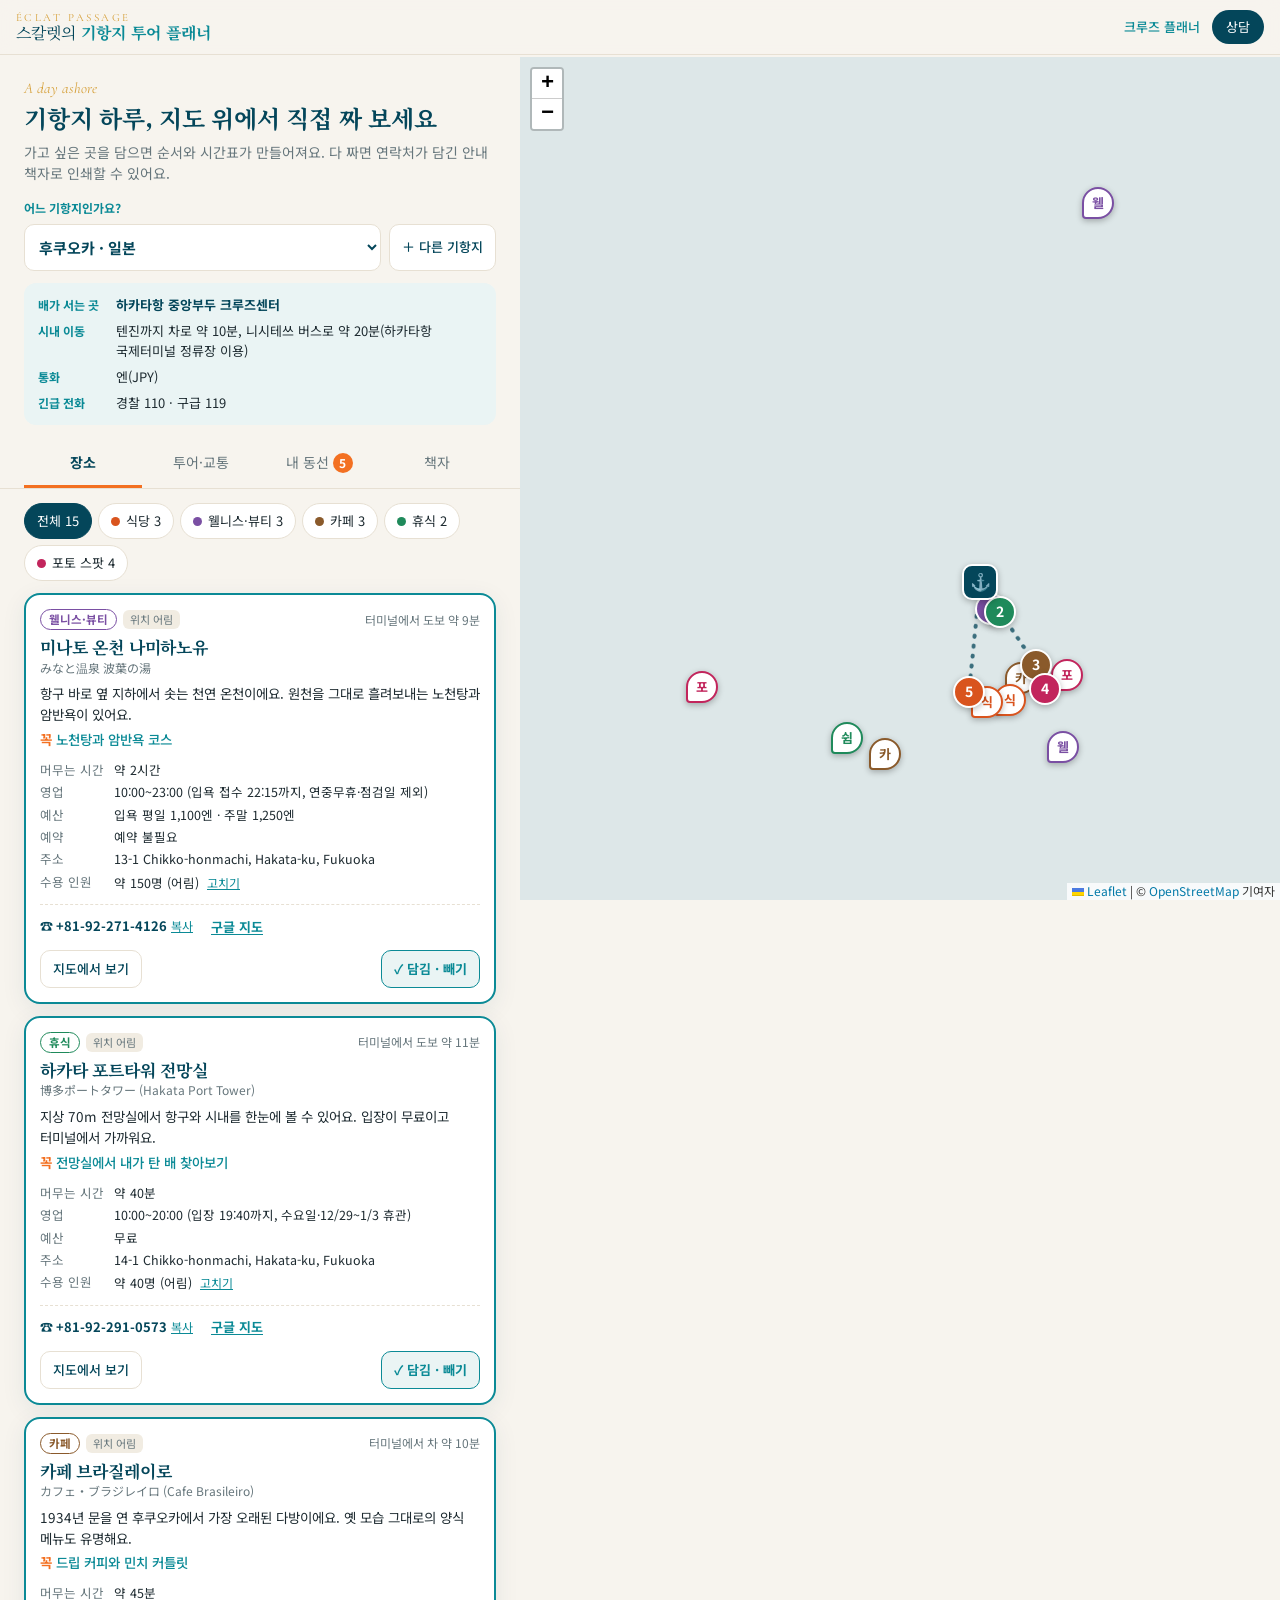
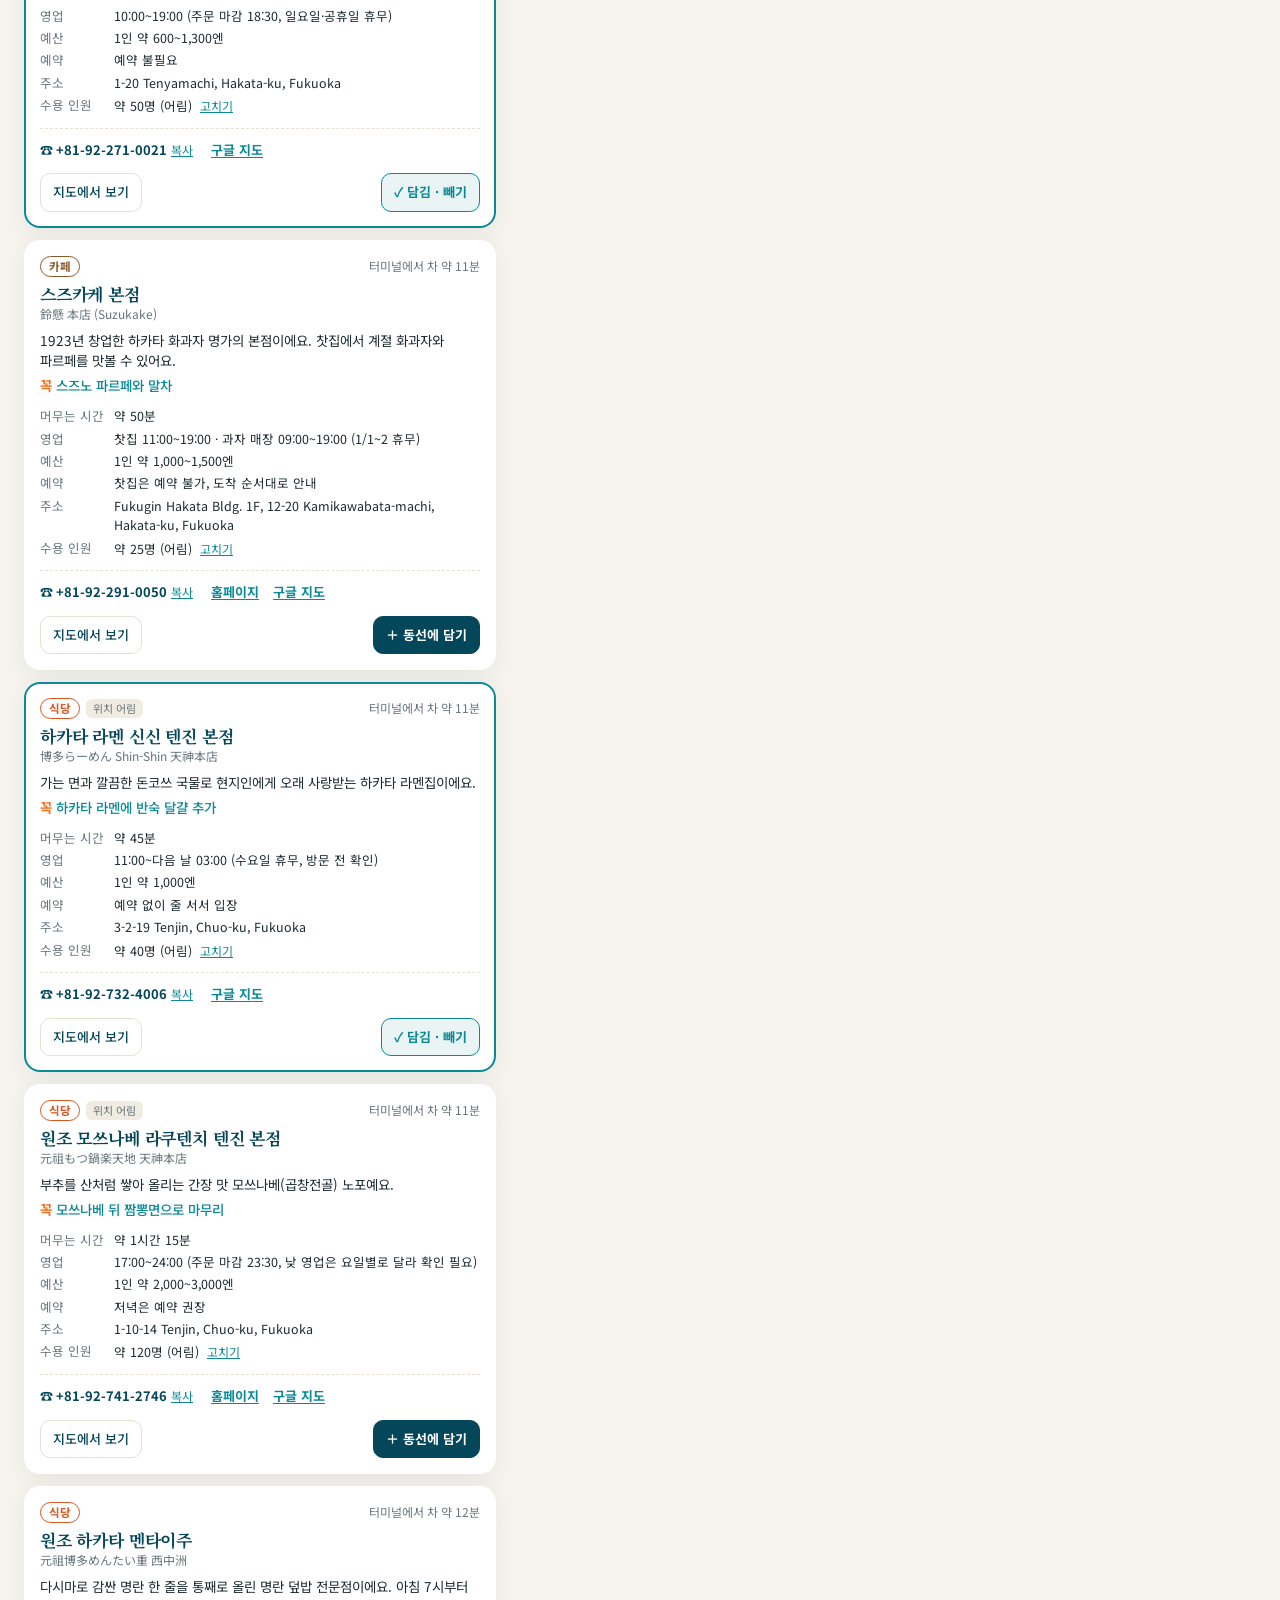
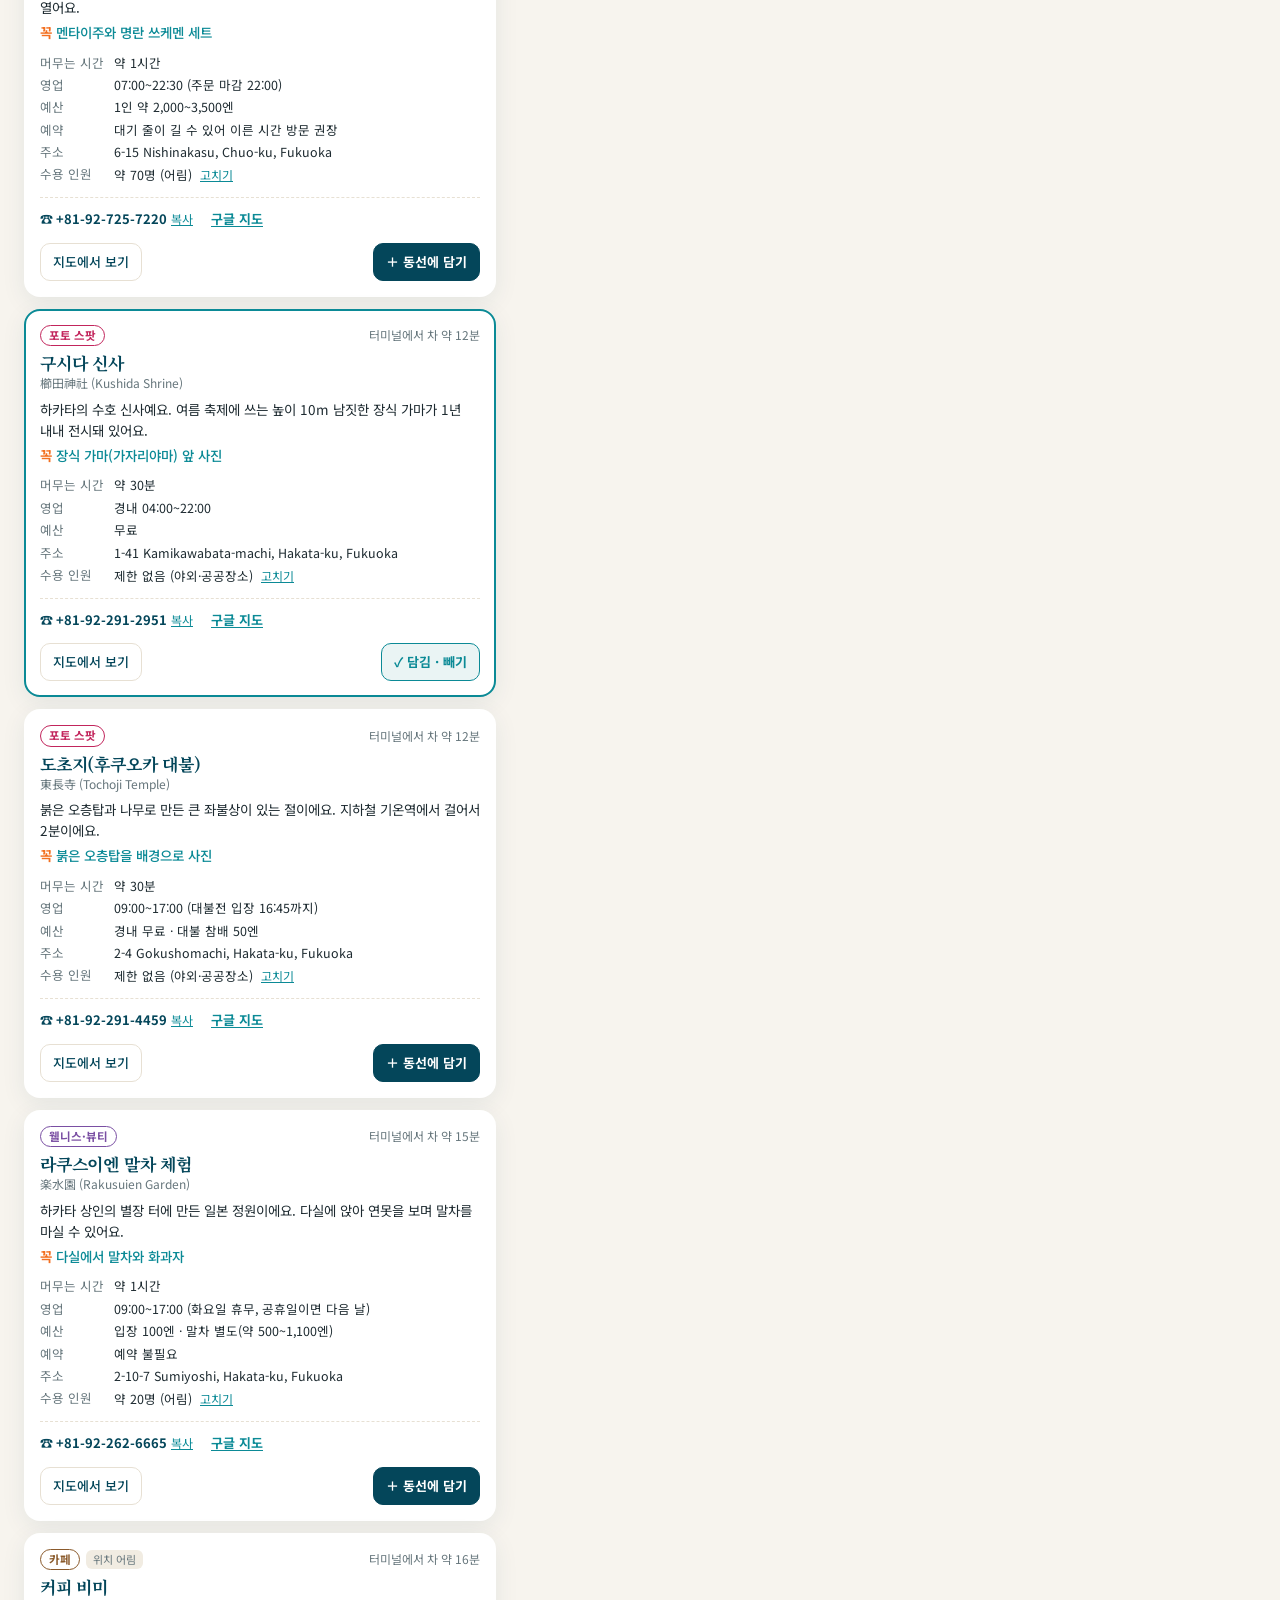
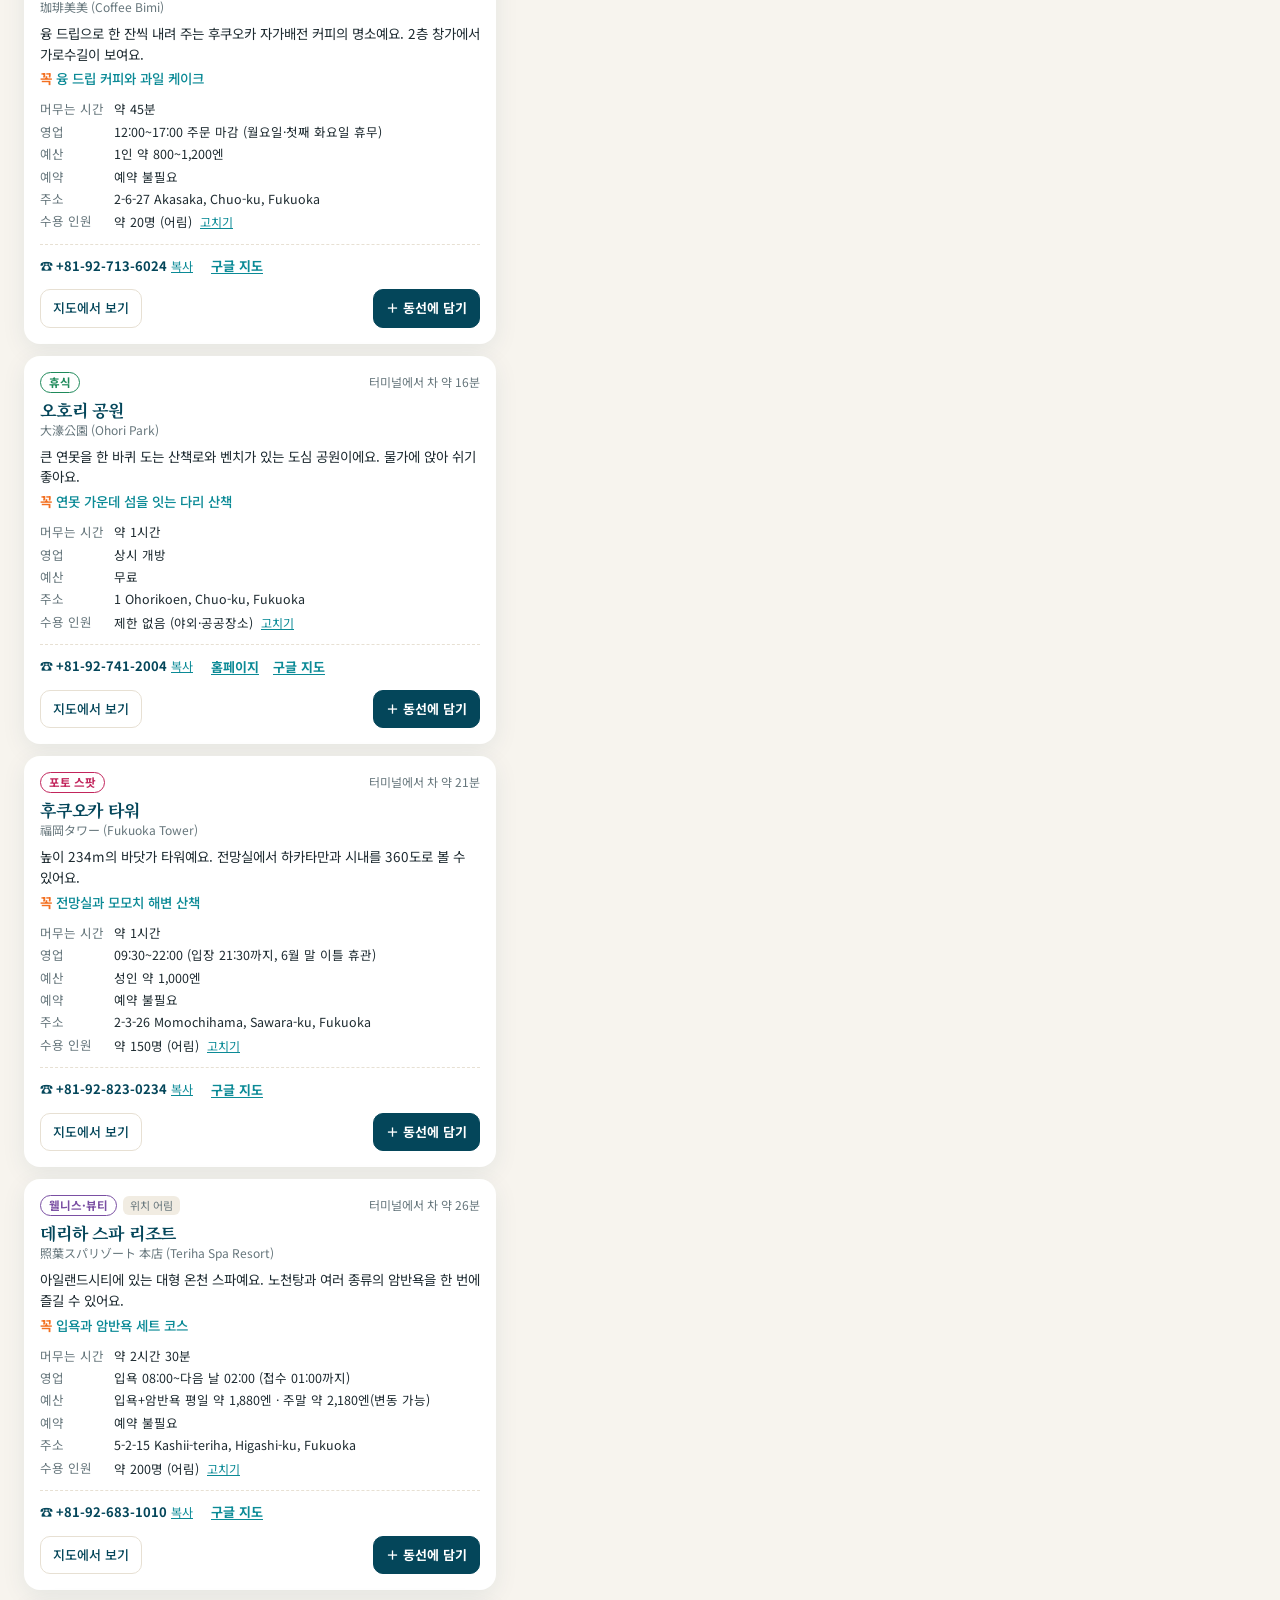
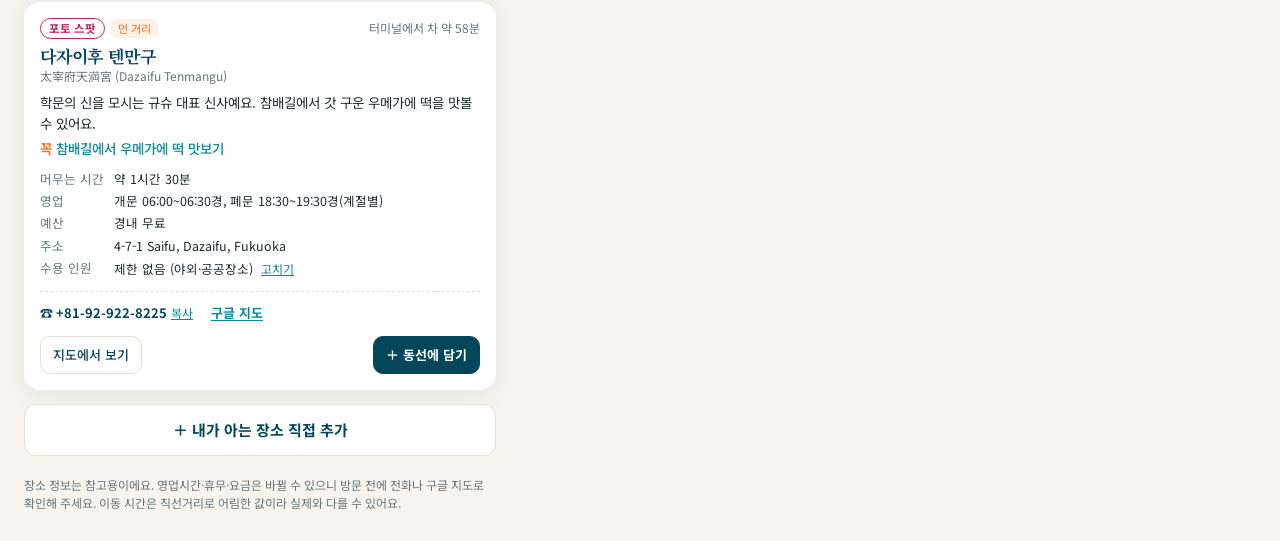
==== commit 349633e9: "기항지 투어 플래너: 수용 인원 · 자주 하는 투어 · 이동수단 추가 장소별 수용 인원(어림값, 직접 고치기 가능)과 일행 수 초과 경고, 기항지별 선사·여행사 대표 투어와 이동수" ====
--- a/shore/index.html
+++ b/shore/index.html
@@ -47,9 +47,10 @@
 
   <section class="s-body">
     <nav class="tabs" role="tablist">
-      <button type="button" role="tab" data-tab="places">장소 고르기</button>
+      <button type="button" role="tab" data-tab="places">장소</button>
+      <button type="button" role="tab" data-tab="tours">투어·교통</button>
       <button type="button" role="tab" data-tab="route">내 동선 <b id="cnt">0</b></button>
-      <button type="button" role="tab" data-tab="book">안내 책자</button>
+      <button type="button" role="tab" data-tab="book">책자</button>
     </nav>
     <div id="pane"></div>
     <p class="fine">장소 정보는 참고용이에요. 영업시간·휴무·요금은 바뀔 수 있으니 방문 전에 전화나 구글 지도로 확인해 주세요. 이동 시간은 직선거리로 어림한 값이라 실제와 다를 수 있어요.</p>
@@ -63,6 +64,7 @@
 <script src="vendor/leaflet.js"></script>
 <script src="vendor/qrcode.js"></script>
 <script src="places.js"></script>
+<script src="extras.js"></script>
 <script src="shore.js"></script>
 </body>
 </html>
--- a/shore/shore.css
+++ b/shore/shore.css
@@ -215,3 +215,34 @@
 }
 @media (prefers-reduced-motion:reduce){*{scroll-behavior:auto!important;transition:none!important}}
 #map.picking .leaflet-marker-icon{pointer-events:none!important}
+
+/* 수용 인원 · 투어 · 이동수단 */
+.over{display:block;color:#B3261E;font-weight:700;font-size:12px;margin-top:2px}
+.times{grid-template-columns:1fr 1fr 84px}
+.capw{color:#B3261E;font-weight:700;margin-top:4px}
+.capline{display:block;margin-top:4px}
+.capline.over{opacity:1}
+.leg .link{margin-left:4px}
+.sh{font-size:17px;color:var(--deep);margin:6px 0 10px}
+.plist + .finds,.moves + .finds{margin-top:0}
+.tstops{display:flex;flex-wrap:wrap;gap:6px;margin-top:10px}
+.tstops .chip{padding:5px 10px;font-size:12.5px}
+.tnone{font-size:12.5px!important;color:var(--mute);margin-top:8px}
+.finds{background:var(--soft);border-radius:12px;padding:12px 14px;margin-bottom:22px}
+.finds b{font-size:13px;color:var(--deep)}
+.finds div{display:flex;flex-wrap:wrap;gap:6px;margin:8px 0}
+.finds a{padding:7px 12px;border-radius:999px;background:#fff;border:1px solid var(--line);font-size:13px;color:var(--teal);font-weight:700}
+.finds p{font-size:12px;color:var(--mute)}
+.moves{list-style:none;display:grid;gap:8px;margin-bottom:14px}
+.moves li{background:#fff;border-radius:12px;padding:12px 14px;box-shadow:var(--shadow)}
+.moves li div{display:flex;flex-wrap:wrap;align-items:center;gap:8px;margin-bottom:2px}
+.moves b{color:var(--deep);font-size:15px}
+.moves p{font-size:13.5px}
+.tabs button{font-size:14px;white-space:nowrap}
+.bmoveh{margin-top:6mm}
+.bmove{font-size:9.5pt;display:grid;gap:1.5mm;margin-bottom:3mm}
+.bmove div{display:flex;gap:3mm;break-inside:avoid}
+.bmove dt{flex:none;width:32mm;font-weight:700;color:var(--deep)}
+.bhelp{break-inside:auto}
+.taxi{break-inside:avoid}
+.bhelp ul{break-inside:avoid}
